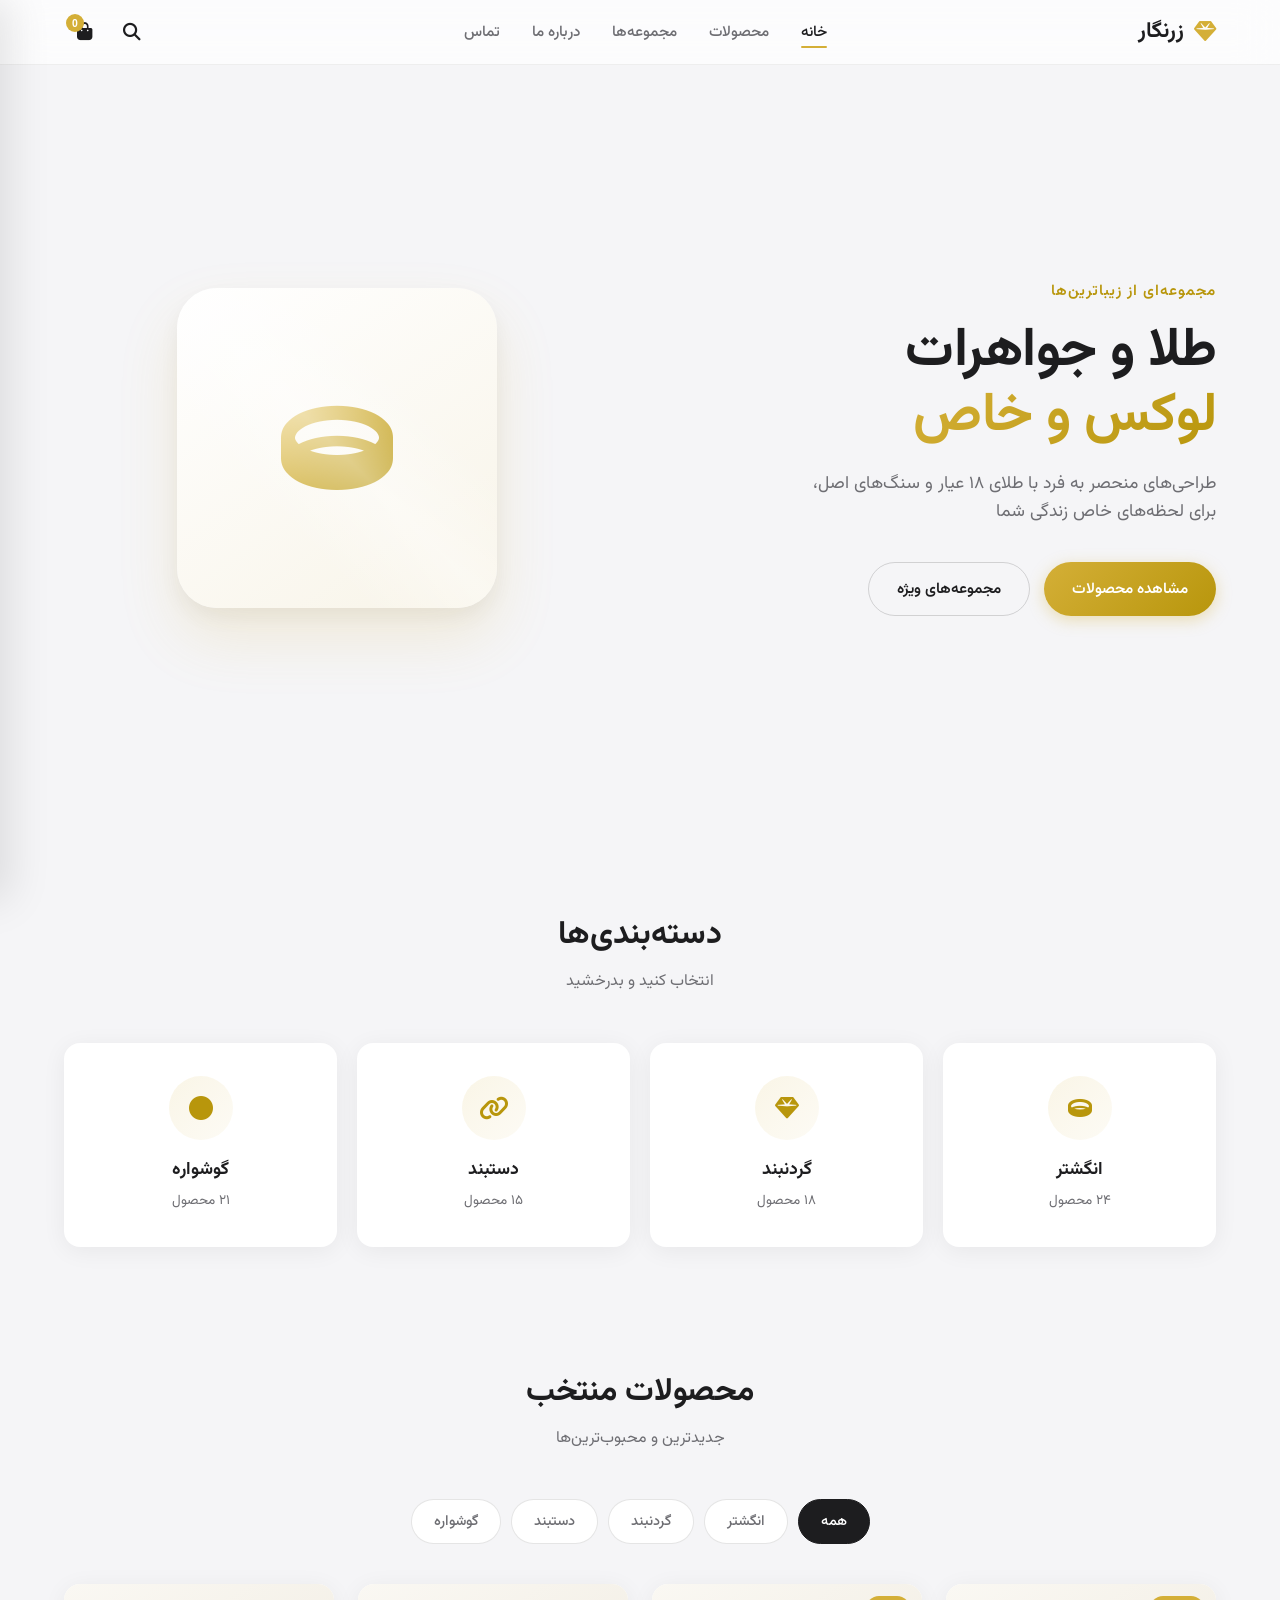
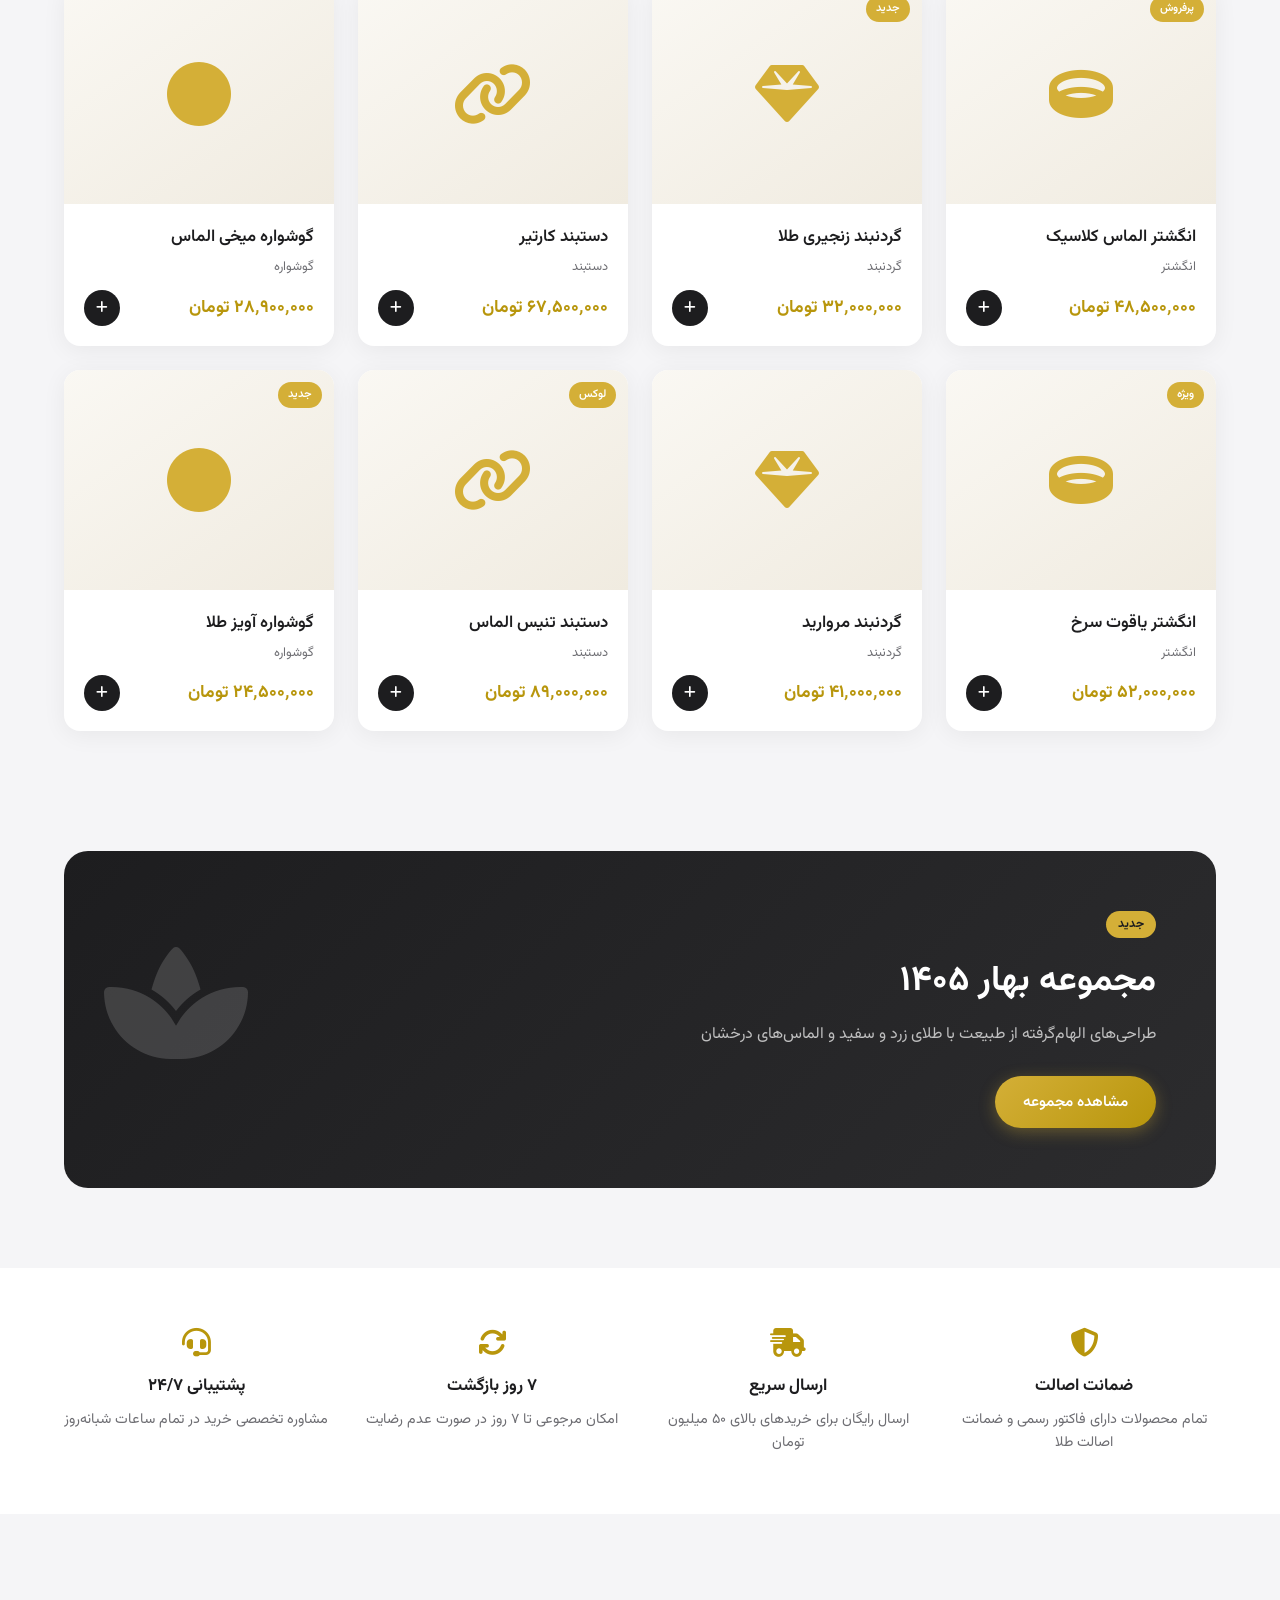
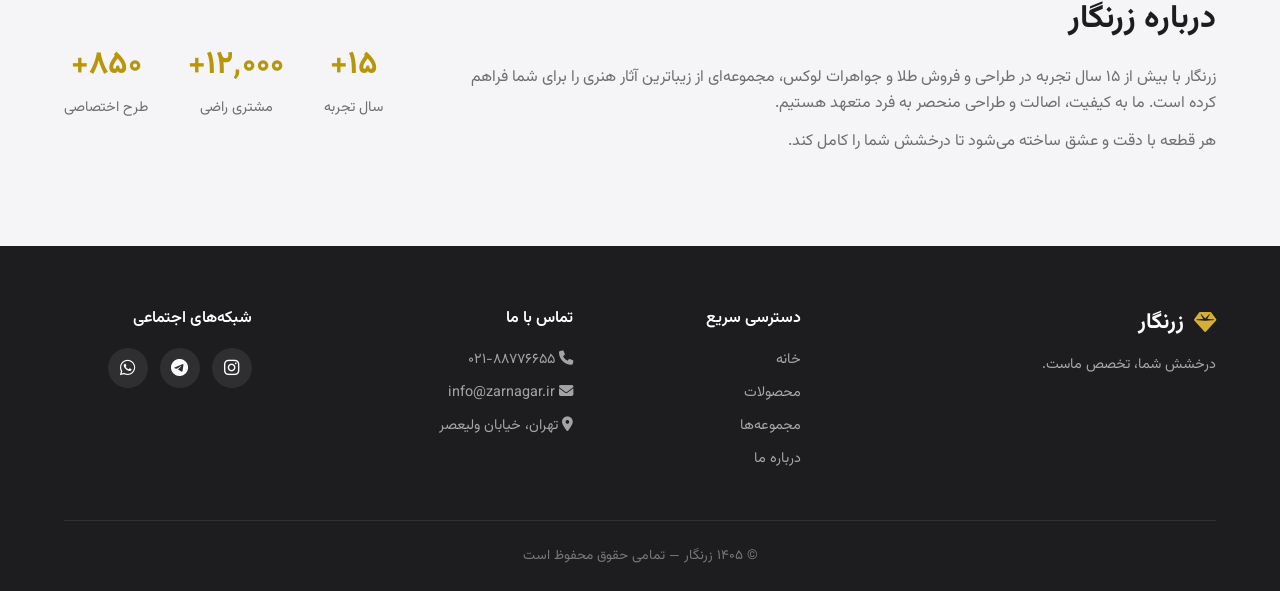
==== index.html @ 8c961637 "Create premium iOS-inspired Gold & Jewelry store (Persian RTL)" ====
<!DOCTYPE html>
<html lang="fa" dir="rtl">
<head>
  <meta charset="UTF-8" />
  <meta name="viewport" content="width=device-width, initial-scale=1.0" />
  <title>زرنگار | فروشگاه طلا و جواهرات</title>
  <link rel="stylesheet" href="styles.css" />
  <link href="https://fonts.googleapis.com/css2?family=Vazirmatn:wght@300;400;500;600;700&display=swap" rel="stylesheet">
  <link rel="stylesheet" href="https://cdnjs.cloudflare.com/ajax/libs/font-awesome/6.5.0/css/all.min.css" />
</head>
<body>
  <!-- Header -->
  <header class="header">
    <div class="container header-inner">
      <div class="logo">
        <i class="fas fa-gem"></i>
        <span>زرنگار</span>
      </div>

      <nav class="nav">
        <a href="#home" class="active">خانه</a>
        <a href="#products">محصولات</a>
        <a href="#collections">مجموعه‌ها</a>
        <a href="#about">درباره ما</a>
        <a href="#contact">تماس</a>
      </nav>

      <div class="header-actions">
        <button class="icon-btn" id="searchBtn" title="جستجو">
          <i class="fas fa-search"></i>
        </button>
        <button class="icon-btn cart-btn" id="cartBtn" title="سبد خرید">
          <i class="fas fa-shopping-bag"></i>
          <span class="cart-count" id="cartCount">0</span>
        </button>
      </div>
    </div>
  </header>

  <!-- Hero -->
  <section class="hero" id="home">
    <div class="hero-content">
      <p class="hero-subtitle">مجموعه‌ای از زیباترین‌ها</p>
      <h1>طلا و جواهرات<br><span>لوکس و خاص</span></h1>
      <p class="hero-desc">طراحی‌های منحصر به فرد با طلای ۱۸ عیار و سنگ‌های اصل، برای لحظه‌های خاص زندگی شما</p>
      <div class="hero-btns">
        <a href="#products" class="btn btn-primary">مشاهده محصولات</a>
        <a href="#collections" class="btn btn-outline">مجموعه‌های ویژه</a>
      </div>
    </div>
    <div class="hero-visual">
      <div class="hero-card">
        <div class="hero-shine"></div>
        <i class="fas fa-ring"></i>
      </div>
    </div>
  </section>

  <!-- Categories -->
  <section class="categories">
    <div class="container">
      <div class="section-header">
        <h2>دسته‌بندی‌ها</h2>
        <p>انتخاب کنید و بدرخشید</p>
      </div>
      <div class="cat-grid">
        <div class="cat-card" data-filter="ring">
          <div class="cat-icon"><i class="fas fa-ring"></i></div>
          <h3>انگشتر</h3>
          <span>۲۴ محصول</span>
        </div>
        <div class="cat-card" data-filter="necklace">
          <div class="cat-icon"><i class="fas fa-gem"></i></div>
          <h3>گردنبند</h3>
          <span>۱۸ محصول</span>
        </div>
        <div class="cat-card" data-filter="bracelet">
          <div class="cat-icon"><i class="fas fa-link"></i></div>
          <h3>دستبند</h3>
          <span>۱۵ محصول</span>
        </div>
        <div class="cat-card" data-filter="earring">
          <div class="cat-icon"><i class="fas fa-circle"></i></div>
          <h3>گوشواره</h3>
          <span>۲۱ محصول</span>
        </div>
      </div>
    </div>
  </section>

  <!-- Products -->
  <section class="products" id="products">
    <div class="container">
      <div class="section-header">
        <h2>محصولات منتخب</h2>
        <p>جدیدترین و محبوب‌ترین‌ها</p>
      </div>

      <div class="filter-bar">
        <button class="filter-btn active" data-filter="all">همه</button>
        <button class="filter-btn" data-filter="ring">انگشتر</button>
        <button class="filter-btn" data-filter="necklace">گردنبند</button>
        <button class="filter-btn" data-filter="bracelet">دستبند</button>
        <button class="filter-btn" data-filter="earring">گوشواره</button>
      </div>

      <div class="product-grid" id="productGrid">
        <!-- Products will be injected by JS -->
      </div>
    </div>
  </section>

  <!-- Collections Banner -->
  <section class="collections" id="collections">
    <div class="container">
      <div class="collection-banner">
        <div class="collection-text">
          <span class="badge">جدید</span>
          <h2>مجموعه بهار ۱۴۰۵</h2>
          <p>طراحی‌های الهام‌گرفته از طبیعت با طلای زرد و سفید و الماس‌های درخشان</p>
          <a href="#products" class="btn btn-primary">مشاهده مجموعه</a>
        </div>
        <div class="collection-visual">
          <i class="fas fa-spa"></i>
        </div>
      </div>
    </div>
  </section>

  <!-- Features -->
  <section class="features">
    <div class="container">
      <div class="features-grid">
        <div class="feature-item">
          <i class="fas fa-shield-halved"></i>
          <h4>ضمانت اصالت</h4>
          <p>تمام محصولات دارای فاکتور رسمی و ضمانت اصالت طلا</p>
        </div>
        <div class="feature-item">
          <i class="fas fa-truck-fast"></i>
          <h4>ارسال سریع</h4>
          <p>ارسال رایگان برای خریدهای بالای ۵۰ میلیون تومان</p>
        </div>
        <div class="feature-item">
          <i class="fas fa-arrows-rotate"></i>
          <h4>۷ روز بازگشت</h4>
          <p>امکان مرجوعی تا ۷ روز در صورت عدم رضایت</p>
        </div>
        <div class="feature-item">
          <i class="fas fa-headset"></i>
          <h4>پشتیبانی ۲۴/۷</h4>
          <p>مشاوره تخصصی خرید در تمام ساعات شبانه‌روز</p>
        </div>
      </div>
    </div>
  </section>

  <!-- About -->
  <section class="about" id="about">
    <div class="container about-inner">
      <div class="about-text">
        <h2>درباره زرنگار</h2>
        <p>زرنگار با بیش از ۱۵ سال تجربه در طراحی و فروش طلا و جواهرات لوکس، مجموعه‌ای از زیباترین آثار هنری را برای شما فراهم کرده است. ما به کیفیت، اصالت و طراحی منحصر به فرد متعهد هستیم.</p>
        <p>هر قطعه با دقت و عشق ساخته می‌شود تا درخشش شما را کامل کند.</p>
      </div>
      <div class="about-stats">
        <div class="stat">
          <span class="stat-num">۱۵+</span>
          <span class="stat-label">سال تجربه</span>
        </div>
        <div class="stat">
          <span class="stat-num">۱۲٬۰۰۰+</span>
          <span class="stat-label">مشتری راضی</span>
        </div>
        <div class="stat">
          <span class="stat-num">۸۵۰+</span>
          <span class="stat-label">طرح اختصاصی</span>
        </div>
      </div>
    </div>
  </section>

  <!-- Footer -->
  <footer class="footer" id="contact">
    <div class="container">
      <div class="footer-grid">
        <div class="footer-col">
          <div class="logo">
            <i class="fas fa-gem"></i>
            <span>زرنگار</span>
          </div>
          <p>درخشش شما، تخصص ماست.</p>
        </div>
        <div class="footer-col">
          <h4>دسترسی سریع</h4>
          <a href="#home">خانه</a>
          <a href="#products">محصولات</a>
          <a href="#collections">مجموعه‌ها</a>
          <a href="#about">درباره ما</a>
        </div>
        <div class="footer-col">
          <h4>تماس با ما</h4>
          <p><i class="fas fa-phone"></i> ۰۲۱-۸۸۷۷۶۶۵۵</p>
          <p><i class="fas fa-envelope"></i> info@zarnagar.ir</p>
          <p><i class="fas fa-location-dot"></i> تهران، خیابان ولیعصر</p>
        </div>
        <div class="footer-col">
          <h4>شبکه‌های اجتماعی</h4>
          <div class="socials">
            <a href="#"><i class="fab fa-instagram"></i></a>
            <a href="#"><i class="fab fa-telegram"></i></a>
            <a href="#"><i class="fab fa-whatsapp"></i></a>
          </div>
        </div>
      </div>
      <div class="footer-bottom">
        <p>© ۱۴۰۵ زرنگار — تمامی حقوق محفوظ است</p>
      </div>
    </div>
  </footer>

  <!-- Cart Drawer -->
  <div class="cart-drawer" id="cartDrawer">
    <div class="cart-header">
      <h3>سبد خرید</h3>
      <button class="close-cart" id="closeCart">&times;</button>
    </div>
    <div class="cart-items" id="cartItems">
      <p class="empty-cart">سبد خرید شما خالی است</p>
    </div>
    <div class="cart-footer">
      <div class="cart-total">
        <span>جمع کل:</span>
        <strong id="cartTotal">۰ تومان</strong>
      </div>
      <button class="btn btn-primary btn-block" id="checkoutBtn">ادامه خرید</button>
    </div>
  </div>
  <div class="overlay" id="overlay"></div>

  <!-- Product Modal -->
  <div class="modal" id="productModal">
    <div class="modal-content">
      <button class="modal-close" id="modalClose">&times;</button>
      <div class="modal-body" id="modalBody">
        <!-- filled by JS -->
      </div>
    </div>
  </div>

  <script src="script.js"></script>
</body>
</html>
---- styles.css ----
:root {
  --gold: #d4af37;
  --gold-light: #f0d78c;
  --gold-dark: #b8960c;
  --bg: #f5f5f7;
  --card: #ffffff;
  --text: #1d1d1f;
  --text-secondary: #6e6e73;
  --border: rgba(0,0,0,0.06);
  --shadow: 0 4px 24px rgba(0,0,0,0.06);
  --radius: 16px;
  --radius-sm: 12px;
  --transition: all 0.3s cubic-bezier(0.25, 0.1, 0.25, 1);
}

* {
  margin: 0;
  padding: 0;
  box-sizing: border-box;
}

html {
  scroll-behavior: smooth;
}

body {
  font-family: 'Vazirmatn', -apple-system, BlinkMacSystemFont, sans-serif;
  background: var(--bg);
  color: var(--text);
  line-height: 1.6;
  overflow-x: hidden;
}

.container {
  max-width: 1200px;
  margin: 0 auto;
  padding: 0 24px;
}

/* Header - iOS style */
.header {
  position: sticky;
  top: 0;
  z-index: 100;
  background: rgba(255,255,255,0.72);
  backdrop-filter: saturate(180%) blur(20px);
  -webkit-backdrop-filter: saturate(180%) blur(20px);
  border-bottom: 1px solid var(--border);
}

.header-inner {
  display: flex;
  align-items: center;
  justify-content: space-between;
  height: 64px;
}

.logo {
  display: flex;
  align-items: center;
  gap: 10px;
  font-size: 1.35rem;
  font-weight: 700;
  color: var(--text);
}

.logo i {
  color: var(--gold);
  font-size: 1.4rem;
}

.nav {
  display: flex;
  gap: 32px;
}

.nav a {
  text-decoration: none;
  color: var(--text-secondary);
  font-size: 0.95rem;
  font-weight: 500;
  transition: var(--transition);
  position: relative;
}

.nav a:hover,
.nav a.active {
  color: var(--text);
}

.nav a.active::after {
  content: '';
  position: absolute;
  bottom: -4px;
  right: 0;
  left: 0;
  height: 2px;
  background: var(--gold);
  border-radius: 1px;
}

.header-actions {
  display: flex;
  gap: 8px;
}

.icon-btn {
  width: 40px;
  height: 40px;
  border: none;
  background: transparent;
  border-radius: 50%;
  cursor: pointer;
  display: flex;
  align-items: center;
  justify-content: center;
  color: var(--text);
  font-size: 1.1rem;
  transition: var(--transition);
  position: relative;
}

.icon-btn:hover {
  background: rgba(0,0,0,0.05);
}

.cart-count {
  position: absolute;
  top: 2px;
  left: 2px;
  background: var(--gold);
  color: #fff;
  font-size: 0.65rem;
  font-weight: 700;
  width: 18px;
  height: 18px;
  border-radius: 50%;
  display: flex;
  align-items: center;
  justify-content: center;
}

/* Hero */
.hero {
  display: flex;
  align-items: center;
  min-height: 85vh;
  padding: 60px 24px;
  max-width: 1200px;
  margin: 0 auto;
  gap: 60px;
}

.hero-content {
  flex: 1;
}

.hero-subtitle {
  color: var(--gold-dark);
  font-weight: 600;
  font-size: 0.95rem;
  letter-spacing: 1px;
  margin-bottom: 16px;
}

.hero h1 {
  font-size: 3.4rem;
  font-weight: 700;
  line-height: 1.2;
  margin-bottom: 20px;
  letter-spacing: -0.5px;
}

.hero h1 span {
  background: linear-gradient(135deg, var(--gold), var(--gold-dark));
  -webkit-background-clip: text;
  -webkit-text-fill-color: transparent;
  background-clip: text;
}

.hero-desc {
  color: var(--text-secondary);
  font-size: 1.1rem;
  max-width: 420px;
  margin-bottom: 36px;
}

.hero-btns {
  display: flex;
  gap: 14px;
  flex-wrap: wrap;
}

.btn {
  display: inline-flex;
  align-items: center;
  justify-content: center;
  padding: 14px 28px;
  border-radius: 980px;
  font-family: inherit;
  font-size: 0.95rem;
  font-weight: 600;
  text-decoration: none;
  cursor: pointer;
  border: none;
  transition: var(--transition);
}

.btn-primary {
  background: linear-gradient(135deg, var(--gold), var(--gold-dark));
  color: #fff;
  box-shadow: 0 4px 16px rgba(212, 175, 55, 0.35);
}

.btn-primary:hover {
  transform: translateY(-2px);
  box-shadow: 0 8px 24px rgba(212, 175, 55, 0.45);
}

.btn-outline {
  background: transparent;
  color: var(--text);
  border: 1.5px solid rgba(0,0,0,0.15);
}

.btn-outline:hover {
  background: rgba(0,0,0,0.04);
  border-color: rgba(0,0,0,0.25);
}

.btn-block {
  width: 100%;
}

.hero-visual {
  flex: 1;
  display: flex;
  justify-content: center;
  align-items: center;
}

.hero-card {
  width: 320px;
  height: 320px;
  background: linear-gradient(145deg, #fff 0%, #f8f4e8 100%);
  border-radius: 40px;
  display: flex;
  align-items: center;
  justify-content: center;
  box-shadow: 0 30px 60px rgba(212, 175, 55, 0.15), 0 10px 20px rgba(0,0,0,0.05);
  position: relative;
  overflow: hidden;
}

.hero-card i {
  font-size: 7rem;
  background: linear-gradient(135deg, var(--gold-light), var(--gold-dark));
  -webkit-background-clip: text;
  -webkit-text-fill-color: transparent;
}

.hero-shine {
  position: absolute;
  top: -50%;
  left: -50%;
  width: 200%;
  height: 200%;
  background: linear-gradient(45deg, transparent 40%, rgba(255,255,255,0.4) 50%, transparent 60%);
  animation: shine 4s infinite;
}

@keyframes shine {
  0% { transform: translateX(-30%) translateY(-30%) rotate(0deg); }
  100% { transform: translateX(30%) translateY(30%) rotate(0deg); }
}

/* Categories */
.categories {
  padding: 80px 0;
}

.section-header {
  text-align: center;
  margin-bottom: 48px;
}

.section-header h2 {
  font-size: 2rem;
  font-weight: 700;
  margin-bottom: 8px;
}

.section-header p {
  color: var(--text-secondary);
}

.cat-grid {
  display: grid;
  grid-template-columns: repeat(4, 1fr);
  gap: 20px;
}

.cat-card {
  background: var(--card);
  border-radius: var(--radius);
  padding: 32px 20px;
  text-align: center;
  cursor: pointer;
  transition: var(--transition);
  box-shadow: var(--shadow);
  border: 1px solid transparent;
}

.cat-card:hover {
  transform: translateY(-6px);
  box-shadow: 0 12px 32px rgba(0,0,0,0.08);
  border-color: rgba(212, 175, 55, 0.3);
}

.cat-icon {
  width: 64px;
  height: 64px;
  margin: 0 auto 16px;
  background: linear-gradient(135deg, rgba(212,175,55,0.12), rgba(212,175,55,0.05));
  border-radius: 50%;
  display: flex;
  align-items: center;
  justify-content: center;
  font-size: 1.5rem;
  color: var(--gold-dark);
}

.cat-card h3 {
  font-size: 1.1rem;
  margin-bottom: 4px;
}

.cat-card span {
  font-size: 0.85rem;
  color: var(--text-secondary);
}

/* Products */
.products {
  padding: 40px 0 80px;
}

.filter-bar {
  display: flex;
  justify-content: center;
  gap: 10px;
  margin-bottom: 40px;
  flex-wrap: wrap;
}

.filter-btn {
  padding: 10px 22px;
  border-radius: 980px;
  border: 1.5px solid rgba(0,0,0,0.1);
  background: var(--card);
  font-family: inherit;
  font-size: 0.9rem;
  font-weight: 500;
  cursor: pointer;
  transition: var(--transition);
  color: var(--text-secondary);
}

.filter-btn:hover,
.filter-btn.active {
  background: var(--text);
  color: #fff;
  border-color: var(--text);
}

.product-grid {
  display: grid;
  grid-template-columns: repeat(auto-fill, minmax(260px, 1fr));
  gap: 24px;
}

.product-card {
  background: var(--card);
  border-radius: var(--radius);
  overflow: hidden;
  box-shadow: var(--shadow);
  transition: var(--transition);
  cursor: pointer;
}

.product-card:hover {
  transform: translateY(-8px);
  box-shadow: 0 16px 40px rgba(0,0,0,0.1);
}

.product-image {
  height: 220px;
  background: linear-gradient(145deg, #faf8f3, #f0ebe0);
  display: flex;
  align-items: center;
  justify-content: center;
  font-size: 4rem;
  color: var(--gold);
  position: relative;
}

.product-badge {
  position: absolute;
  top: 12px;
  right: 12px;
  background: var(--gold);
  color: #fff;
  font-size: 0.7rem;
  font-weight: 600;
  padding: 4px 10px;
  border-radius: 980px;
}

.product-info {
  padding: 20px;
}

.product-info h3 {
  font-size: 1.05rem;
  margin-bottom: 6px;
  font-weight: 600;
}

.product-info .category {
  font-size: 0.8rem;
  color: var(--text-secondary);
  margin-bottom: 12px;
}

.product-bottom {
  display: flex;
  align-items: center;
  justify-content: space-between;
}

.price {
  font-size: 1.1rem;
  font-weight: 700;
  color: var(--gold-dark);
}

.add-btn {
  width: 36px;
  height: 36px;
  border-radius: 50%;
  border: none;
  background: var(--text);
  color: #fff;
  cursor: pointer;
  display: flex;
  align-items: center;
  justify-content: center;
  transition: var(--transition);
}

.add-btn:hover {
  background: var(--gold-dark);
  transform: scale(1.08);
}

/* Collections */
.collections {
  padding: 40px 0 80px;
}

.collection-banner {
  background: linear-gradient(135deg, #1d1d1f 0%, #2c2c2e 100%);
  border-radius: 24px;
  padding: 60px;
  display: flex;
  align-items: center;
  justify-content: space-between;
  color: #fff;
  overflow: hidden;
  position: relative;
}

.collection-text {
  max-width: 480px;
  z-index: 1;
}

.badge {
  display: inline-block;
  background: var(--gold);
  color: #1d1d1f;
  font-size: 0.75rem;
  font-weight: 700;
  padding: 4px 12px;
  border-radius: 980px;
  margin-bottom: 16px;
}

.collection-text h2 {
  font-size: 2.2rem;
  margin-bottom: 12px;
}

.collection-text p {
  color: rgba(255,255,255,0.7);
  margin-bottom: 28px;
}

.collection-visual {
  font-size: 8rem;
  opacity: 0.15;
  position: absolute;
  left: 40px;
  top: 50%;
  transform: translateY(-50%);
}

/* Features */
.features {
  padding: 60px 0;
  background: var(--card);
}

.features-grid {
  display: grid;
  grid-template-columns: repeat(4, 1fr);
  gap: 32px;
}

.feature-item {
  text-align: center;
}

.feature-item i {
  font-size: 1.8rem;
  color: var(--gold-dark);
  margin-bottom: 16px;
}

.feature-item h4 {
  font-size: 1.05rem;
  margin-bottom: 8px;
}

.feature-item p {
  font-size: 0.9rem;
  color: var(--text-secondary);
}

/* About */
.about {
  padding: 80px 0;
}

.about-inner {
  display: flex;
  gap: 60px;
  align-items: center;
}

.about-text {
  flex: 1;
}

.about-text h2 {
  font-size: 2rem;
  margin-bottom: 20px;
}

.about-text p {
  color: var(--text-secondary);
  margin-bottom: 12px;
}

.about-stats {
  display: flex;
  gap: 40px;
}

.stat {
  text-align: center;
}

.stat-num {
  display: block;
  font-size: 2rem;
  font-weight: 700;
  color: var(--gold-dark);
  margin-bottom: 4px;
}

.stat-label {
  font-size: 0.9rem;
  color: var(--text-secondary);
}

/* Footer */
.footer {
  background: #1d1d1f;
  color: #fff;
  padding: 60px 0 0;
}

.footer-grid {
  display: grid;
  grid-template-columns: 2fr 1fr 1.5fr 1fr;
  gap: 40px;
  padding-bottom: 40px;
  border-bottom: 1px solid rgba(255,255,255,0.08);
}

.footer-col h4 {
  font-size: 1rem;
  margin-bottom: 16px;
  font-weight: 600;
}

.footer-col a,
.footer-col p {
  display: block;
  color: rgba(255,255,255,0.6);
  text-decoration: none;
  font-size: 0.9rem;
  margin-bottom: 10px;
  transition: var(--transition);
}

.footer-col a:hover {
  color: var(--gold);
}

.footer .logo {
  color: #fff;
  margin-bottom: 12px;
}

.socials {
  display: flex;
  gap: 12px;
}

.socials a {
  width: 40px;
  height: 40px;
  border-radius: 50%;
  background: rgba(255,255,255,0.08);
  display: flex;
  align-items: center;
  justify-content: center;
  font-size: 1.1rem;
  color: #fff !important;
  transition: var(--transition);
}

.socials a:hover {
  background: var(--gold);
  color: #1d1d1f !important;
}

.footer-bottom {
  text-align: center;
  padding: 24px 0;
  color: rgba(255,255,255,0.4);
  font-size: 0.85rem;
}

/* Cart Drawer */
.cart-drawer {
  position: fixed;
  top: 0;
  left: 0;
  width: 380px;
  max-width: 100%;
  height: 100%;
  background: var(--card);
  z-index: 200;
  transform: translateX(-100%);
  transition: transform 0.35s cubic-bezier(0.25, 0.1, 0.25, 1);
  display: flex;
  flex-direction: column;
  box-shadow: 10px 0 40px rgba(0,0,0,0.1);
}

.cart-drawer.open {
  transform: translateX(0);
}

.cart-header {
  display: flex;
  align-items: center;
  justify-content: space-between;
  padding: 20px 24px;
  border-bottom: 1px solid var(--border);
}

.cart-header h3 {
  font-size: 1.15rem;
}

.close-cart {
  background: none;
  border: none;
  font-size: 1.6rem;
  cursor: pointer;
  color: var(--text-secondary);
  line-height: 1;
}

.cart-items {
  flex: 1;
  overflow-y: auto;
  padding: 20px 24px;
}

.empty-cart {
  text-align: center;
  color: var(--text-secondary);
  padding: 40px 0;
}

.cart-item {
  display: flex;
  gap: 14px;
  margin-bottom: 20px;
  align-items: center;
}

.cart-item-img {
  width: 60px;
  height: 60px;
  background: #f5f0e6;
  border-radius: 12px;
  display: flex;
  align-items: center;
  justify-content: center;
  font-size: 1.5rem;
  color: var(--gold);
  flex-shrink: 0;
}

.cart-item-info {
  flex: 1;
}

.cart-item-info h4 {
  font-size: 0.95rem;
  margin-bottom: 4px;
}

.cart-item-info span {
  font-size: 0.85rem;
  color: var(--gold-dark);
  font-weight: 600;
}

.cart-item-remove {
  background: none;
  border: none;
  color: #ff3b30;
  cursor: pointer;
  font-size: 1.1rem;
}

.cart-footer {
  padding: 20px 24px;
  border-top: 1px solid var(--border);
}

.cart-total {
  display: flex;
  justify-content: space-between;
  margin-bottom: 16px;
  font-size: 1.05rem;
}

.overlay {
  position: fixed;
  inset: 0;
  background: rgba(0,0,0,0.35);
  z-index: 150;
  opacity: 0;
  visibility: hidden;
  transition: var(--transition);
}

.overlay.show {
  opacity: 1;
  visibility: visible;
}

/* Modal */
.modal {
  position: fixed;
  inset: 0;
  z-index: 300;
  display: flex;
  align-items: center;
  justify-content: center;
  opacity: 0;
  visibility: hidden;
  transition: var(--transition);
}

.modal.show {
  opacity: 1;
  visibility: visible;
}

.modal-content {
  background: var(--card);
  border-radius: 24px;
  width: 90%;
  max-width: 560px;
  max-height: 90vh;
  overflow-y: auto;
  position: relative;
  transform: scale(0.95);
  transition: var(--transition);
  box-shadow: 0 24px 64px rgba(0,0,0,0.15);
}

.modal.show .modal-content {
  transform: scale(1);
}

.modal-close {
  position: absolute;
  top: 16px;
  left: 16px;
  width: 36px;
  height: 36px;
  border-radius: 50%;
  border: none;
  background: rgba(0,0,0,0.05);
  font-size: 1.3rem;
  cursor: pointer;
  z-index: 1;
}

.modal-body {
  padding: 32px;
}

.modal-image {
  height: 240px;
  background: linear-gradient(145deg, #faf8f3, #f0ebe0);
  border-radius: 16px;
  display: flex;
  align-items: center;
  justify-content: center;
  font-size: 5rem;
  color: var(--gold);
  margin-bottom: 24px;
}

.modal-body h2 {
  font-size: 1.5rem;
  margin-bottom: 8px;
}

.modal-price {
  font-size: 1.4rem;
  font-weight: 700;
  color: var(--gold-dark);
  margin-bottom: 16px;
}

.modal-desc {
  color: var(--text-secondary);
  margin-bottom: 24px;
  line-height: 1.7;
}

/* Responsive */
@media (max-width: 900px) {
  .hero {
    flex-direction: column;
    text-align: center;
    min-height: auto;
    padding: 40px 24px;
  }
  .hero h1 { font-size: 2.4rem; }
  .hero-desc { margin-left: auto; margin-right: auto; }
  .hero-btns { justify-content: center; }
  .hero-card { width: 240px; height: 240px; }
  .hero-card i { font-size: 5rem; }
  .cat-grid { grid-template-columns: repeat(2, 1fr); }
  .features-grid { grid-template-columns: repeat(2, 1fr); }
  .about-inner { flex-direction: column; text-align: center; }
  .about-stats { justify-content: center; }
  .footer-grid { grid-template-columns: 1fr 1fr; }
  .nav { display: none; }
  .collection-banner { padding: 40px 28px; flex-direction: column; text-align: center; }
  .collection-visual { display: none; }
}

@media (max-width: 500px) {
  .cat-grid { grid-template-columns: 1fr 1fr; gap: 12px; }
  .features-grid { grid-template-columns: 1fr; }
  .footer-grid { grid-template-columns: 1fr; }
  .cart-drawer { width: 100%; }
}
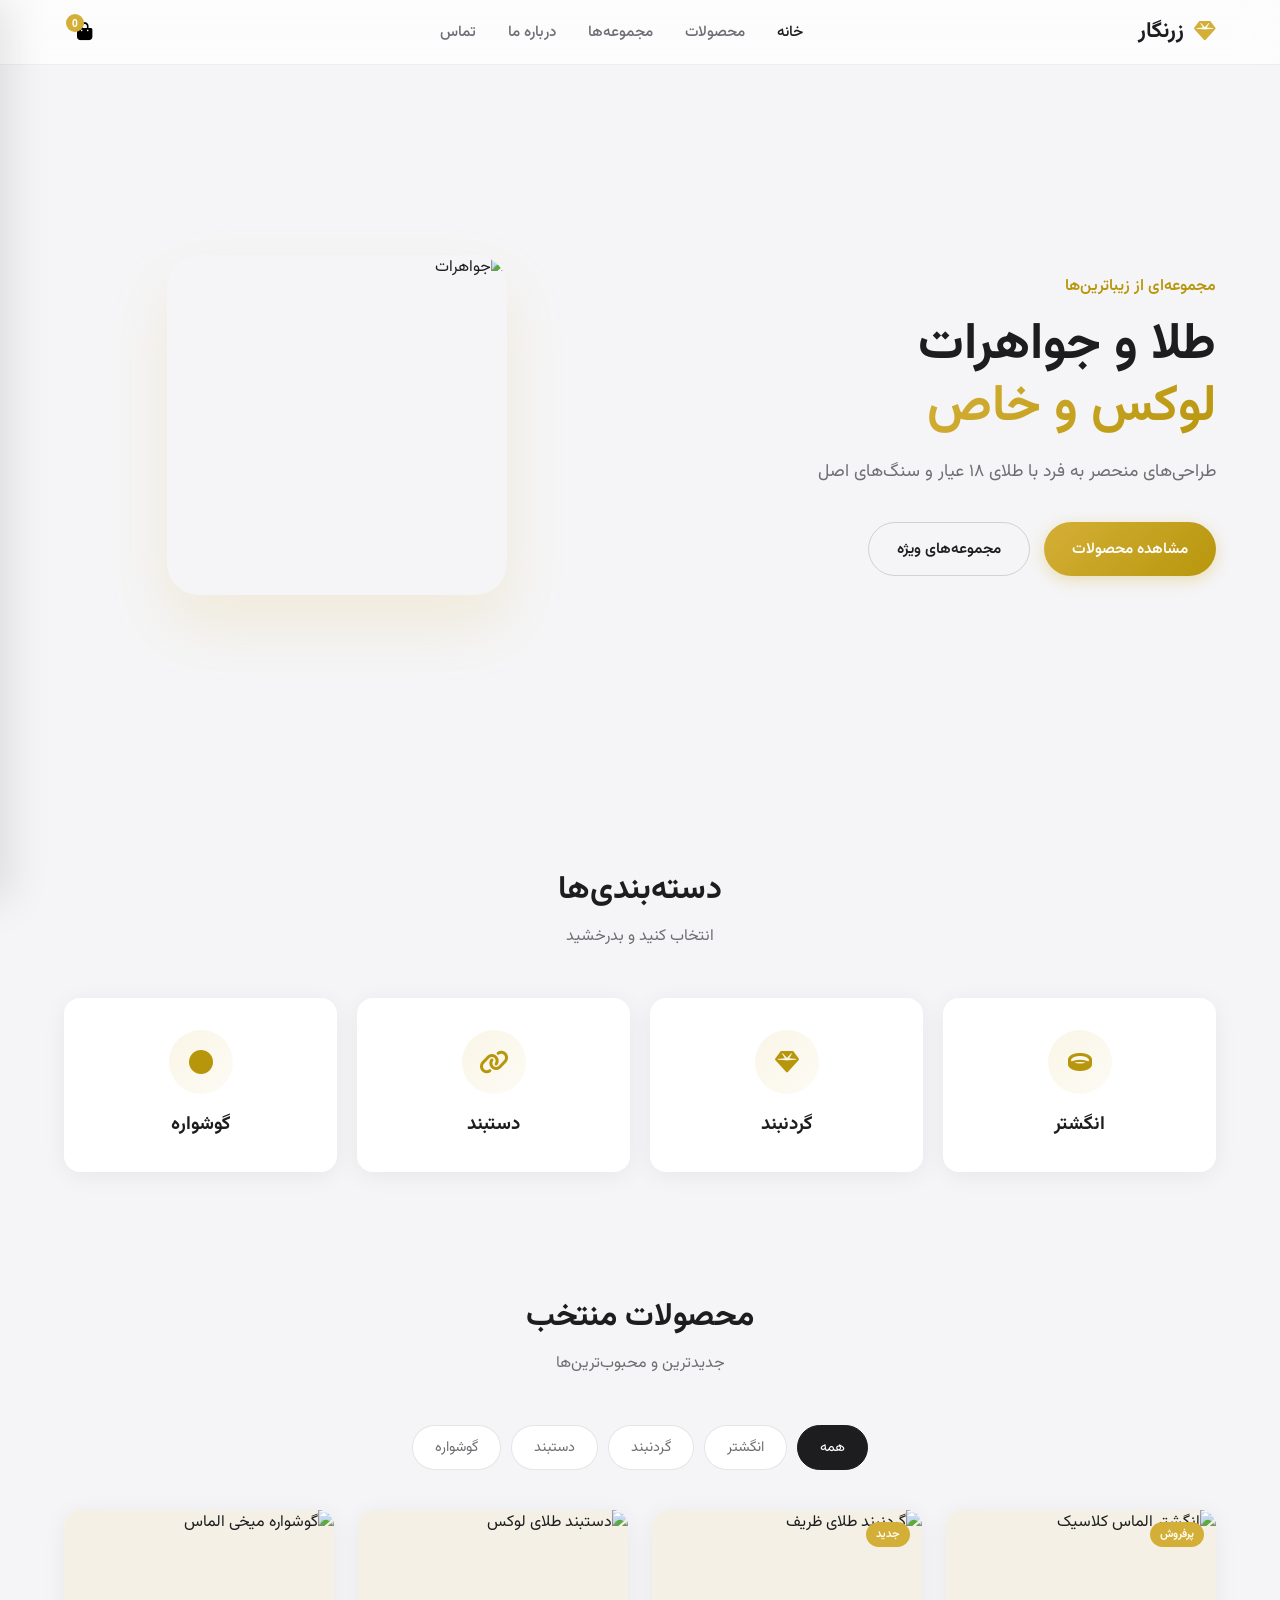
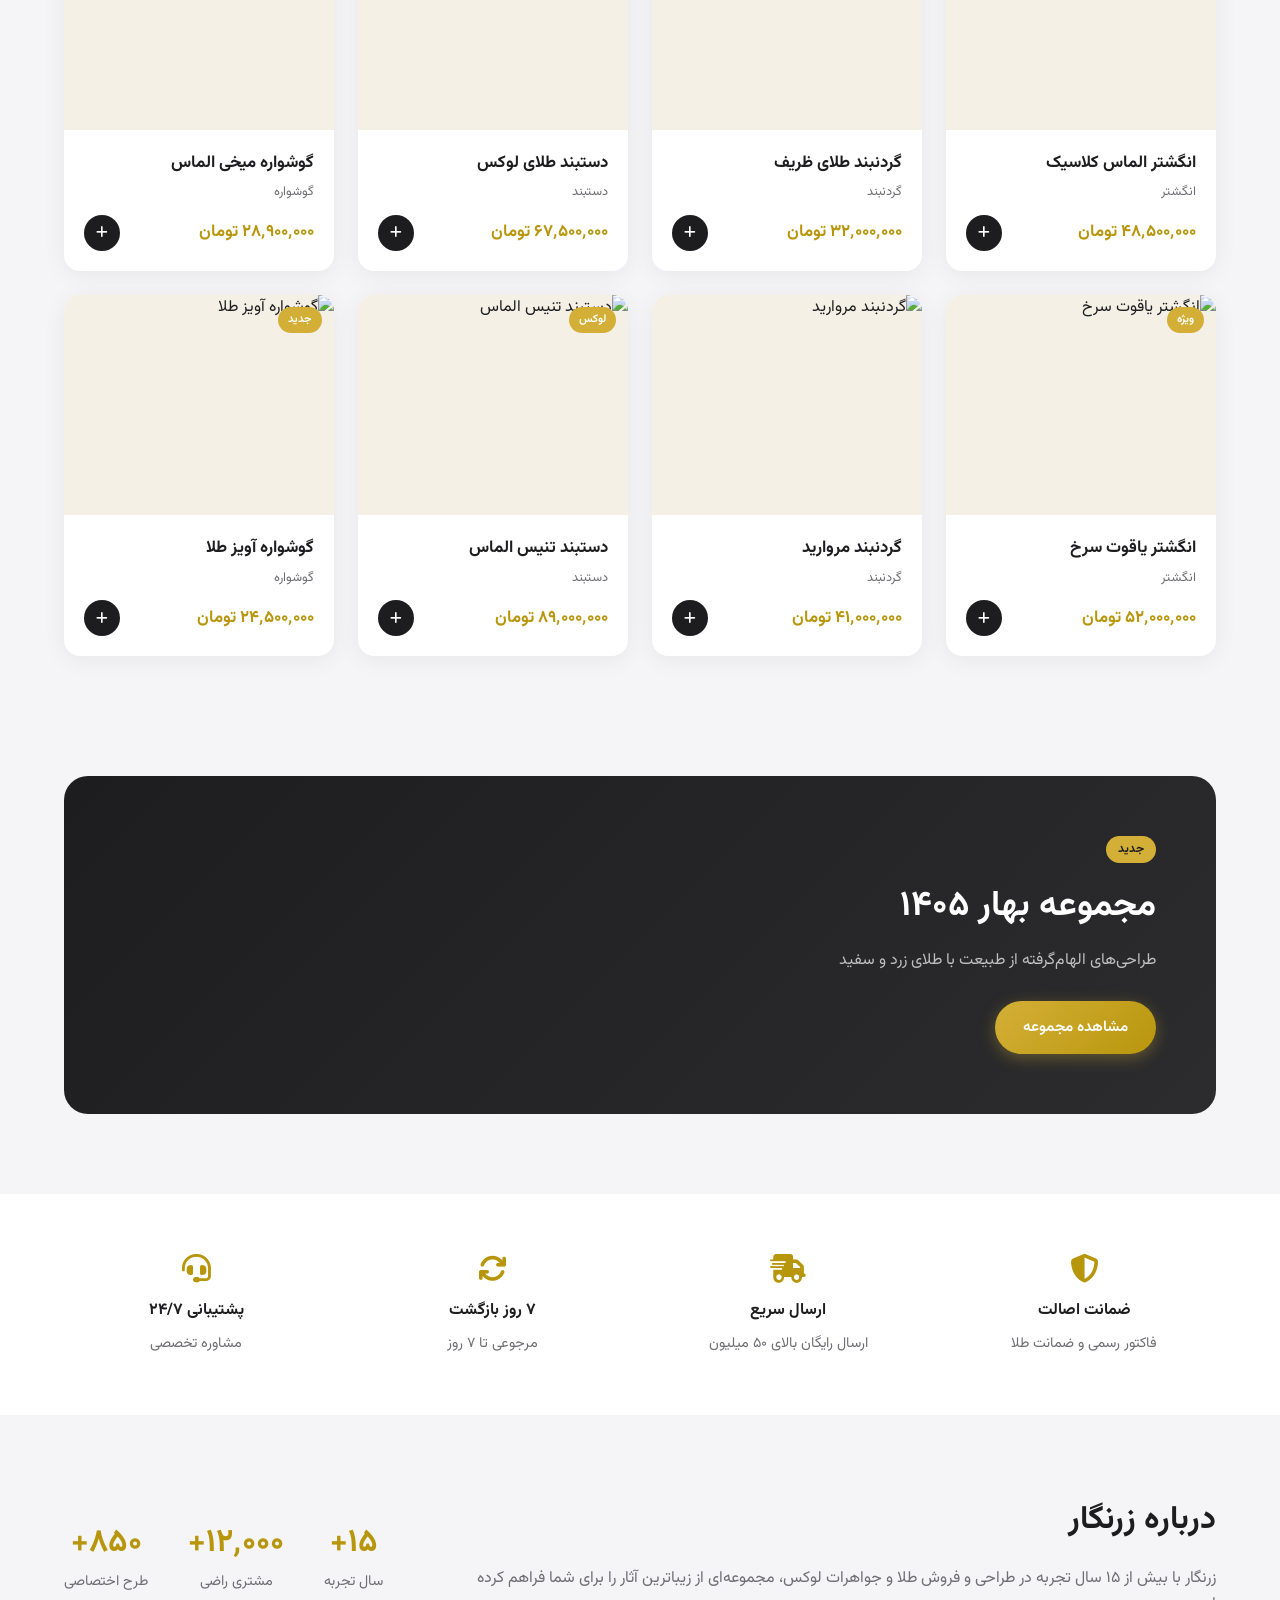
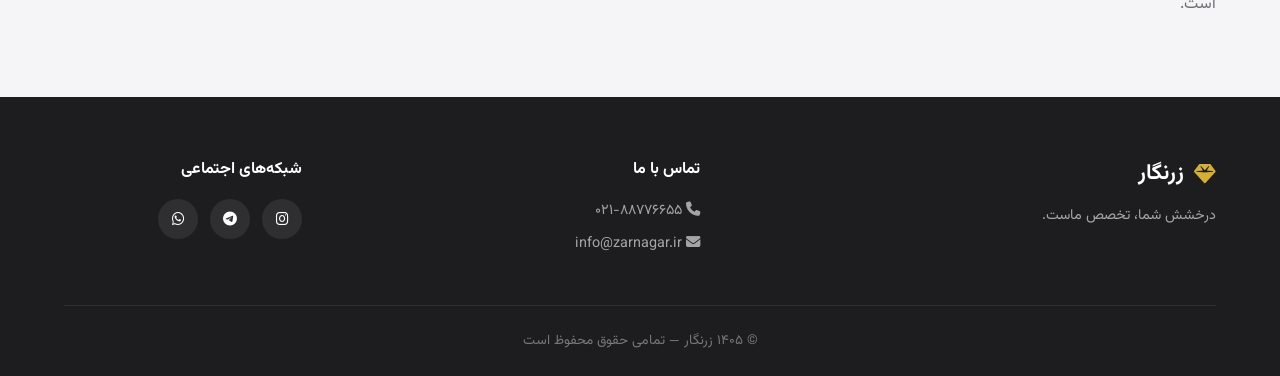
==== commit 4d0d5511: "Update store: real product images, easier product adding, payment buttons" ====
--- a/index.html
+++ b/index.html
@@ -9,14 +9,12 @@
   <link rel="stylesheet" href="https://cdnjs.cloudflare.com/ajax/libs/font-awesome/6.5.0/css/all.min.css" />
 </head>
 <body>
-  <!-- Header -->
   <header class="header">
     <div class="container header-inner">
       <div class="logo">
         <i class="fas fa-gem"></i>
         <span>زرنگار</span>
       </div>
-
       <nav class="nav">
         <a href="#home" class="active">خانه</a>
         <a href="#products">محصولات</a>
@@ -24,12 +22,8 @@
         <a href="#about">درباره ما</a>
         <a href="#contact">تماس</a>
       </nav>
-
       <div class="header-actions">
-        <button class="icon-btn" id="searchBtn" title="جستجو">
-          <i class="fas fa-search"></i>
-        </button>
-        <button class="icon-btn cart-btn" id="cartBtn" title="سبد خرید">
+        <button class="icon-btn" id="cartBtn" title="سبد خرید">
           <i class="fas fa-shopping-bag"></i>
           <span class="cart-count" id="cartCount">0</span>
         </button>
@@ -37,12 +31,11 @@
     </div>
   </header>
 
-  <!-- Hero -->
   <section class="hero" id="home">
     <div class="hero-content">
       <p class="hero-subtitle">مجموعه‌ای از زیباترین‌ها</p>
       <h1>طلا و جواهرات<br><span>لوکس و خاص</span></h1>
-      <p class="hero-desc">طراحی‌های منحصر به فرد با طلای ۱۸ عیار و سنگ‌های اصل، برای لحظه‌های خاص زندگی شما</p>
+      <p class="hero-desc">طراحی‌های منحصر به فرد با طلای ۱۸ عیار و سنگ‌های اصل</p>
       <div class="hero-btns">
         <a href="#products" class="btn btn-primary">مشاهده محصولات</a>
         <a href="#collections" class="btn btn-outline">مجموعه‌های ویژه</a>
@@ -50,13 +43,11 @@
     </div>
     <div class="hero-visual">
       <div class="hero-card">
-        <div class="hero-shine"></div>
-        <i class="fas fa-ring"></i>
-      </div>
-    </div>
-  </section>
-
-  <!-- Categories -->
+        <img src="https://images.unsplash.com/photo-1515562141207-7a88fb7ce338?w=600&q=80" alt="جواهرات">
+      </div>
+    </div>
+  </section>
+
   <section class="categories">
     <div class="container">
       <div class="section-header">
@@ -67,35 +58,29 @@
         <div class="cat-card" data-filter="ring">
           <div class="cat-icon"><i class="fas fa-ring"></i></div>
           <h3>انگشتر</h3>
-          <span>۲۴ محصول</span>
         </div>
         <div class="cat-card" data-filter="necklace">
           <div class="cat-icon"><i class="fas fa-gem"></i></div>
           <h3>گردنبند</h3>
-          <span>۱۸ محصول</span>
         </div>
         <div class="cat-card" data-filter="bracelet">
           <div class="cat-icon"><i class="fas fa-link"></i></div>
           <h3>دستبند</h3>
-          <span>۱۵ محصول</span>
         </div>
         <div class="cat-card" data-filter="earring">
           <div class="cat-icon"><i class="fas fa-circle"></i></div>
           <h3>گوشواره</h3>
-          <span>۲۱ محصول</span>
-        </div>
-      </div>
-    </div>
-  </section>
-
-  <!-- Products -->
+        </div>
+      </div>
+    </div>
+  </section>
+
   <section class="products" id="products">
     <div class="container">
       <div class="section-header">
         <h2>محصولات منتخب</h2>
         <p>جدیدترین و محبوب‌ترین‌ها</p>
       </div>
-
       <div class="filter-bar">
         <button class="filter-btn active" data-filter="all">همه</button>
         <button class="filter-btn" data-filter="ring">انگشتر</button>
@@ -103,106 +88,75 @@
         <button class="filter-btn" data-filter="bracelet">دستبند</button>
         <button class="filter-btn" data-filter="earring">گوشواره</button>
       </div>
-
-      <div class="product-grid" id="productGrid">
-        <!-- Products will be injected by JS -->
-      </div>
-    </div>
-  </section>
-
-  <!-- Collections Banner -->
+      <div class="product-grid" id="productGrid"></div>
+    </div>
+  </section>
+
   <section class="collections" id="collections">
     <div class="container">
       <div class="collection-banner">
         <div class="collection-text">
           <span class="badge">جدید</span>
           <h2>مجموعه بهار ۱۴۰۵</h2>
-          <p>طراحی‌های الهام‌گرفته از طبیعت با طلای زرد و سفید و الماس‌های درخشان</p>
+          <p>طراحی‌های الهام‌گرفته از طبیعت با طلای زرد و سفید</p>
           <a href="#products" class="btn btn-primary">مشاهده مجموعه</a>
         </div>
-        <div class="collection-visual">
-          <i class="fas fa-spa"></i>
-        </div>
-      </div>
-    </div>
-  </section>
-
-  <!-- Features -->
+      </div>
+    </div>
+  </section>
+
   <section class="features">
     <div class="container">
       <div class="features-grid">
         <div class="feature-item">
           <i class="fas fa-shield-halved"></i>
           <h4>ضمانت اصالت</h4>
-          <p>تمام محصولات دارای فاکتور رسمی و ضمانت اصالت طلا</p>
+          <p>فاکتور رسمی و ضمانت طلا</p>
         </div>
         <div class="feature-item">
           <i class="fas fa-truck-fast"></i>
           <h4>ارسال سریع</h4>
-          <p>ارسال رایگان برای خریدهای بالای ۵۰ میلیون تومان</p>
+          <p>ارسال رایگان بالای ۵۰ میلیون</p>
         </div>
         <div class="feature-item">
           <i class="fas fa-arrows-rotate"></i>
           <h4>۷ روز بازگشت</h4>
-          <p>امکان مرجوعی تا ۷ روز در صورت عدم رضایت</p>
+          <p>مرجوعی تا ۷ روز</p>
         </div>
         <div class="feature-item">
           <i class="fas fa-headset"></i>
           <h4>پشتیبانی ۲۴/۷</h4>
-          <p>مشاوره تخصصی خرید در تمام ساعات شبانه‌روز</p>
-        </div>
-      </div>
-    </div>
-  </section>
-
-  <!-- About -->
+          <p>مشاوره تخصصی</p>
+        </div>
+      </div>
+    </div>
+  </section>
+
   <section class="about" id="about">
     <div class="container about-inner">
       <div class="about-text">
         <h2>درباره زرنگار</h2>
-        <p>زرنگار با بیش از ۱۵ سال تجربه در طراحی و فروش طلا و جواهرات لوکس، مجموعه‌ای از زیباترین آثار هنری را برای شما فراهم کرده است. ما به کیفیت، اصالت و طراحی منحصر به فرد متعهد هستیم.</p>
-        <p>هر قطعه با دقت و عشق ساخته می‌شود تا درخشش شما را کامل کند.</p>
+        <p>زرنگار با بیش از ۱۵ سال تجربه در طراحی و فروش طلا و جواهرات لوکس، مجموعه‌ای از زیباترین آثار را برای شما فراهم کرده است.</p>
       </div>
       <div class="about-stats">
-        <div class="stat">
-          <span class="stat-num">۱۵+</span>
-          <span class="stat-label">سال تجربه</span>
-        </div>
-        <div class="stat">
-          <span class="stat-num">۱۲٬۰۰۰+</span>
-          <span class="stat-label">مشتری راضی</span>
-        </div>
-        <div class="stat">
-          <span class="stat-num">۸۵۰+</span>
-          <span class="stat-label">طرح اختصاصی</span>
-        </div>
-      </div>
-    </div>
-  </section>
-
-  <!-- Footer -->
+        <div class="stat"><span class="stat-num">۱۵+</span><span class="stat-label">سال تجربه</span></div>
+        <div class="stat"><span class="stat-num">۱۲٬۰۰۰+</span><span class="stat-label">مشتری راضی</span></div>
+        <div class="stat"><span class="stat-num">۸۵۰+</span><span class="stat-label">طرح اختصاصی</span></div>
+      </div>
+    </div>
+  </section>
+
   <footer class="footer" id="contact">
     <div class="container">
       <div class="footer-grid">
         <div class="footer-col">
-          <div class="logo">
-            <i class="fas fa-gem"></i>
-            <span>زرنگار</span>
-          </div>
+          <div class="logo"><i class="fas fa-gem"></i><span>زرنگار</span></div>
           <p>درخشش شما، تخصص ماست.</p>
-        </div>
-        <div class="footer-col">
-          <h4>دسترسی سریع</h4>
-          <a href="#home">خانه</a>
-          <a href="#products">محصولات</a>
-          <a href="#collections">مجموعه‌ها</a>
-          <a href="#about">درباره ما</a>
         </div>
         <div class="footer-col">
           <h4>تماس با ما</h4>
           <p><i class="fas fa-phone"></i> ۰۲۱-۸۸۷۷۶۶۵۵</p>
           <p><i class="fas fa-envelope"></i> info@zarnagar.ir</p>
-          <p><i class="fas fa-location-dot"></i> تهران، خیابان ولیعصر</p>
         </div>
         <div class="footer-col">
           <h4>شبکه‌های اجتماعی</h4>
@@ -219,7 +173,7 @@
     </div>
   </footer>
 
-  <!-- Cart Drawer -->
+  <!-- Cart -->
   <div class="cart-drawer" id="cartDrawer">
     <div class="cart-header">
       <h3>سبد خرید</h3>
@@ -233,18 +187,16 @@
         <span>جمع کل:</span>
         <strong id="cartTotal">۰ تومان</strong>
       </div>
-      <button class="btn btn-primary btn-block" id="checkoutBtn">ادامه خرید</button>
+      <button class="btn btn-primary btn-block" id="checkoutBtn">پرداخت از طریق زرین‌پال</button>
     </div>
   </div>
   <div class="overlay" id="overlay"></div>
 
-  <!-- Product Modal -->
+  <!-- Modal -->
   <div class="modal" id="productModal">
     <div class="modal-content">
       <button class="modal-close" id="modalClose">&times;</button>
-      <div class="modal-body" id="modalBody">
-        <!-- filled by JS -->
-      </div>
+      <div class="modal-body" id="modalBody"></div>
     </div>
   </div>
 
--- a/styles.css
+++ b/styles.css
@@ -9,894 +9,256 @@
   --border: rgba(0,0,0,0.06);
   --shadow: 0 4px 24px rgba(0,0,0,0.06);
   --radius: 16px;
-  --radius-sm: 12px;
   --transition: all 0.3s cubic-bezier(0.25, 0.1, 0.25, 1);
 }
 
-* {
-  margin: 0;
-  padding: 0;
-  box-sizing: border-box;
-}
-
-html {
-  scroll-behavior: smooth;
-}
-
+* { margin: 0; padding: 0; box-sizing: border-box; }
+html { scroll-behavior: smooth; }
 body {
   font-family: 'Vazirmatn', -apple-system, BlinkMacSystemFont, sans-serif;
   background: var(--bg);
   color: var(--text);
   line-height: 1.6;
-  overflow-x: hidden;
-}
-
-.container {
-  max-width: 1200px;
-  margin: 0 auto;
-  padding: 0 24px;
-}
-
-/* Header - iOS style */
+}
+
+.container { max-width: 1200px; margin: 0 auto; padding: 0 24px; }
+
 .header {
-  position: sticky;
-  top: 0;
-  z-index: 100;
+  position: sticky; top: 0; z-index: 100;
   background: rgba(255,255,255,0.72);
   backdrop-filter: saturate(180%) blur(20px);
   -webkit-backdrop-filter: saturate(180%) blur(20px);
   border-bottom: 1px solid var(--border);
 }
-
 .header-inner {
-  display: flex;
-  align-items: center;
-  justify-content: space-between;
-  height: 64px;
-}
-
+  display: flex; align-items: center; justify-content: space-between; height: 64px;
+}
 .logo {
-  display: flex;
-  align-items: center;
-  gap: 10px;
-  font-size: 1.35rem;
-  font-weight: 700;
-  color: var(--text);
-}
-
-.logo i {
-  color: var(--gold);
-  font-size: 1.4rem;
-}
-
-.nav {
-  display: flex;
-  gap: 32px;
-}
-
+  display: flex; align-items: center; gap: 10px;
+  font-size: 1.35rem; font-weight: 700;
+}
+.logo i { color: var(--gold); }
+.nav { display: flex; gap: 32px; }
 .nav a {
-  text-decoration: none;
-  color: var(--text-secondary);
-  font-size: 0.95rem;
-  font-weight: 500;
-  transition: var(--transition);
-  position: relative;
-}
-
-.nav a:hover,
-.nav a.active {
-  color: var(--text);
-}
-
-.nav a.active::after {
-  content: '';
-  position: absolute;
-  bottom: -4px;
-  right: 0;
-  left: 0;
-  height: 2px;
-  background: var(--gold);
-  border-radius: 1px;
-}
-
-.header-actions {
-  display: flex;
-  gap: 8px;
-}
-
+  text-decoration: none; color: var(--text-secondary);
+  font-size: 0.95rem; font-weight: 500; transition: var(--transition);
+}
+.nav a:hover, .nav a.active { color: var(--text); }
 .icon-btn {
-  width: 40px;
-  height: 40px;
-  border: none;
-  background: transparent;
-  border-radius: 50%;
-  cursor: pointer;
-  display: flex;
-  align-items: center;
-  justify-content: center;
-  color: var(--text);
-  font-size: 1.1rem;
-  transition: var(--transition);
-  position: relative;
-}
-
-.icon-btn:hover {
-  background: rgba(0,0,0,0.05);
-}
-
+  width: 40px; height: 40px; border: none; background: transparent;
+  border-radius: 50%; cursor: pointer; display: flex; align-items: center;
+  justify-content: center; font-size: 1.1rem; position: relative;
+}
+.icon-btn:hover { background: rgba(0,0,0,0.05); }
 .cart-count {
-  position: absolute;
-  top: 2px;
-  left: 2px;
-  background: var(--gold);
-  color: #fff;
-  font-size: 0.65rem;
-  font-weight: 700;
-  width: 18px;
-  height: 18px;
-  border-radius: 50%;
-  display: flex;
-  align-items: center;
-  justify-content: center;
-}
-
-/* Hero */
+  position: absolute; top: 2px; left: 2px;
+  background: var(--gold); color: #fff; font-size: 0.65rem; font-weight: 700;
+  width: 18px; height: 18px; border-radius: 50%;
+  display: flex; align-items: center; justify-content: center;
+}
+
 .hero {
-  display: flex;
-  align-items: center;
-  min-height: 85vh;
-  padding: 60px 24px;
-  max-width: 1200px;
-  margin: 0 auto;
-  gap: 60px;
-}
-
-.hero-content {
-  flex: 1;
-}
-
-.hero-subtitle {
-  color: var(--gold-dark);
-  font-weight: 600;
-  font-size: 0.95rem;
-  letter-spacing: 1px;
-  margin-bottom: 16px;
-}
-
-.hero h1 {
-  font-size: 3.4rem;
-  font-weight: 700;
-  line-height: 1.2;
-  margin-bottom: 20px;
-  letter-spacing: -0.5px;
-}
-
+  display: flex; align-items: center; min-height: 80vh;
+  padding: 60px 24px; max-width: 1200px; margin: 0 auto; gap: 60px;
+}
+.hero-content { flex: 1; }
+.hero-subtitle { color: var(--gold-dark); font-weight: 600; margin-bottom: 16px; }
+.hero h1 { font-size: 3.2rem; font-weight: 700; line-height: 1.2; margin-bottom: 20px; }
 .hero h1 span {
   background: linear-gradient(135deg, var(--gold), var(--gold-dark));
-  -webkit-background-clip: text;
-  -webkit-text-fill-color: transparent;
-  background-clip: text;
-}
-
-.hero-desc {
-  color: var(--text-secondary);
-  font-size: 1.1rem;
-  max-width: 420px;
-  margin-bottom: 36px;
-}
-
-.hero-btns {
-  display: flex;
-  gap: 14px;
-  flex-wrap: wrap;
-}
-
+  -webkit-background-clip: text; -webkit-text-fill-color: transparent;
+}
+.hero-desc { color: var(--text-secondary); font-size: 1.1rem; max-width: 420px; margin-bottom: 36px; }
+.hero-btns { display: flex; gap: 14px; flex-wrap: wrap; }
 .btn {
-  display: inline-flex;
-  align-items: center;
-  justify-content: center;
-  padding: 14px 28px;
-  border-radius: 980px;
-  font-family: inherit;
-  font-size: 0.95rem;
-  font-weight: 600;
-  text-decoration: none;
-  cursor: pointer;
-  border: none;
+  display: inline-flex; align-items: center; justify-content: center;
+  padding: 14px 28px; border-radius: 980px; font-family: inherit;
+  font-size: 0.95rem; font-weight: 600; text-decoration: none; cursor: pointer; border: none;
   transition: var(--transition);
 }
-
 .btn-primary {
   background: linear-gradient(135deg, var(--gold), var(--gold-dark));
-  color: #fff;
-  box-shadow: 0 4px 16px rgba(212, 175, 55, 0.35);
-}
-
-.btn-primary:hover {
-  transform: translateY(-2px);
-  box-shadow: 0 8px 24px rgba(212, 175, 55, 0.45);
-}
-
+  color: #fff; box-shadow: 0 4px 16px rgba(212,175,55,0.35);
+}
+.btn-primary:hover { transform: translateY(-2px); }
 .btn-outline {
-  background: transparent;
-  color: var(--text);
-  border: 1.5px solid rgba(0,0,0,0.15);
-}
-
-.btn-outline:hover {
-  background: rgba(0,0,0,0.04);
-  border-color: rgba(0,0,0,0.25);
-}
-
-.btn-block {
-  width: 100%;
-}
-
-.hero-visual {
-  flex: 1;
-  display: flex;
-  justify-content: center;
-  align-items: center;
-}
-
+  background: transparent; color: var(--text); border: 1.5px solid rgba(0,0,0,0.15);
+}
+.btn-block { width: 100%; }
+.hero-visual { flex: 1; display: flex; justify-content: center; }
 .hero-card {
-  width: 320px;
-  height: 320px;
-  background: linear-gradient(145deg, #fff 0%, #f8f4e8 100%);
-  border-radius: 40px;
-  display: flex;
-  align-items: center;
-  justify-content: center;
-  box-shadow: 0 30px 60px rgba(212, 175, 55, 0.15), 0 10px 20px rgba(0,0,0,0.05);
-  position: relative;
-  overflow: hidden;
-}
-
-.hero-card i {
-  font-size: 7rem;
-  background: linear-gradient(135deg, var(--gold-light), var(--gold-dark));
-  -webkit-background-clip: text;
-  -webkit-text-fill-color: transparent;
-}
-
-.hero-shine {
-  position: absolute;
-  top: -50%;
-  left: -50%;
-  width: 200%;
-  height: 200%;
-  background: linear-gradient(45deg, transparent 40%, rgba(255,255,255,0.4) 50%, transparent 60%);
-  animation: shine 4s infinite;
-}
-
-@keyframes shine {
-  0% { transform: translateX(-30%) translateY(-30%) rotate(0deg); }
-  100% { transform: translateX(30%) translateY(30%) rotate(0deg); }
-}
-
-/* Categories */
-.categories {
-  padding: 80px 0;
-}
-
-.section-header {
-  text-align: center;
-  margin-bottom: 48px;
-}
-
-.section-header h2 {
-  font-size: 2rem;
-  font-weight: 700;
-  margin-bottom: 8px;
-}
-
-.section-header p {
-  color: var(--text-secondary);
-}
-
-.cat-grid {
-  display: grid;
-  grid-template-columns: repeat(4, 1fr);
-  gap: 20px;
-}
-
+  width: 340px; height: 340px; border-radius: 32px; overflow: hidden;
+  box-shadow: 0 30px 60px rgba(212,175,55,0.15);
+}
+.hero-card img { width: 100%; height: 100%; object-fit: cover; }
+
+.categories { padding: 80px 0; }
+.section-header { text-align: center; margin-bottom: 48px; }
+.section-header h2 { font-size: 2rem; margin-bottom: 8px; }
+.section-header p { color: var(--text-secondary); }
+.cat-grid { display: grid; grid-template-columns: repeat(4, 1fr); gap: 20px; }
 .cat-card {
-  background: var(--card);
-  border-radius: var(--radius);
-  padding: 32px 20px;
-  text-align: center;
-  cursor: pointer;
-  transition: var(--transition);
+  background: var(--card); border-radius: var(--radius); padding: 32px 20px;
+  text-align: center; cursor: pointer; transition: var(--transition);
   box-shadow: var(--shadow);
-  border: 1px solid transparent;
-}
-
-.cat-card:hover {
-  transform: translateY(-6px);
-  box-shadow: 0 12px 32px rgba(0,0,0,0.08);
-  border-color: rgba(212, 175, 55, 0.3);
-}
-
+}
+.cat-card:hover { transform: translateY(-6px); }
 .cat-icon {
-  width: 64px;
-  height: 64px;
-  margin: 0 auto 16px;
+  width: 64px; height: 64px; margin: 0 auto 16px;
   background: linear-gradient(135deg, rgba(212,175,55,0.12), rgba(212,175,55,0.05));
-  border-radius: 50%;
-  display: flex;
-  align-items: center;
-  justify-content: center;
-  font-size: 1.5rem;
-  color: var(--gold-dark);
-}
-
-.cat-card h3 {
-  font-size: 1.1rem;
-  margin-bottom: 4px;
-}
-
-.cat-card span {
-  font-size: 0.85rem;
-  color: var(--text-secondary);
-}
-
-/* Products */
-.products {
-  padding: 40px 0 80px;
-}
-
-.filter-bar {
-  display: flex;
-  justify-content: center;
-  gap: 10px;
-  margin-bottom: 40px;
-  flex-wrap: wrap;
-}
-
+  border-radius: 50%; display: flex; align-items: center; justify-content: center;
+  font-size: 1.5rem; color: var(--gold-dark);
+}
+
+.products { padding: 40px 0 80px; }
+.filter-bar { display: flex; justify-content: center; gap: 10px; margin-bottom: 40px; flex-wrap: wrap; }
 .filter-btn {
-  padding: 10px 22px;
-  border-radius: 980px;
-  border: 1.5px solid rgba(0,0,0,0.1);
-  background: var(--card);
-  font-family: inherit;
-  font-size: 0.9rem;
-  font-weight: 500;
-  cursor: pointer;
-  transition: var(--transition);
-  color: var(--text-secondary);
-}
-
-.filter-btn:hover,
-.filter-btn.active {
-  background: var(--text);
-  color: #fff;
-  border-color: var(--text);
-}
-
+  padding: 10px 22px; border-radius: 980px; border: 1.5px solid rgba(0,0,0,0.1);
+  background: var(--card); font-family: inherit; font-size: 0.9rem; cursor: pointer;
+  color: var(--text-secondary); transition: var(--transition);
+}
+.filter-btn.active, .filter-btn:hover { background: var(--text); color: #fff; border-color: var(--text); }
 .product-grid {
-  display: grid;
-  grid-template-columns: repeat(auto-fill, minmax(260px, 1fr));
-  gap: 24px;
-}
-
+  display: grid; grid-template-columns: repeat(auto-fill, minmax(260px, 1fr)); gap: 24px;
+}
 .product-card {
-  background: var(--card);
-  border-radius: var(--radius);
-  overflow: hidden;
-  box-shadow: var(--shadow);
-  transition: var(--transition);
-  cursor: pointer;
-}
-
-.product-card:hover {
-  transform: translateY(-8px);
-  box-shadow: 0 16px 40px rgba(0,0,0,0.1);
-}
-
+  background: var(--card); border-radius: var(--radius); overflow: hidden;
+  box-shadow: var(--shadow); transition: var(--transition); cursor: pointer;
+}
+.product-card:hover { transform: translateY(-8px); box-shadow: 0 16px 40px rgba(0,0,0,0.1); }
 .product-image {
-  height: 220px;
-  background: linear-gradient(145deg, #faf8f3, #f0ebe0);
-  display: flex;
-  align-items: center;
-  justify-content: center;
-  font-size: 4rem;
-  color: var(--gold);
-  position: relative;
-}
-
+  height: 220px; position: relative; overflow: hidden; background: #f5f0e6;
+}
+.product-image img { width: 100%; height: 100%; object-fit: cover; transition: transform 0.4s; }
+.product-card:hover .product-image img { transform: scale(1.05); }
 .product-badge {
-  position: absolute;
-  top: 12px;
-  right: 12px;
-  background: var(--gold);
-  color: #fff;
-  font-size: 0.7rem;
-  font-weight: 600;
-  padding: 4px 10px;
-  border-radius: 980px;
-}
-
-.product-info {
-  padding: 20px;
-}
-
-.product-info h3 {
-  font-size: 1.05rem;
-  margin-bottom: 6px;
-  font-weight: 600;
-}
-
-.product-info .category {
-  font-size: 0.8rem;
-  color: var(--text-secondary);
-  margin-bottom: 12px;
-}
-
-.product-bottom {
-  display: flex;
-  align-items: center;
-  justify-content: space-between;
-}
-
-.price {
-  font-size: 1.1rem;
-  font-weight: 700;
-  color: var(--gold-dark);
-}
-
+  position: absolute; top: 12px; right: 12px;
+  background: var(--gold); color: #fff; font-size: 0.7rem; font-weight: 600;
+  padding: 4px 10px; border-radius: 980px;
+}
+.product-info { padding: 20px; }
+.product-info h3 { font-size: 1.05rem; margin-bottom: 6px; }
+.product-info .category { font-size: 0.8rem; color: var(--text-secondary); margin-bottom: 12px; }
+.product-bottom { display: flex; align-items: center; justify-content: space-between; }
+.price { font-size: 1.05rem; font-weight: 700; color: var(--gold-dark); }
 .add-btn {
-  width: 36px;
-  height: 36px;
-  border-radius: 50%;
-  border: none;
-  background: var(--text);
-  color: #fff;
-  cursor: pointer;
-  display: flex;
-  align-items: center;
-  justify-content: center;
-  transition: var(--transition);
-}
-
-.add-btn:hover {
-  background: var(--gold-dark);
-  transform: scale(1.08);
-}
-
-/* Collections */
-.collections {
-  padding: 40px 0 80px;
-}
-
+  width: 36px; height: 36px; border-radius: 50%; border: none;
+  background: var(--text); color: #fff; cursor: pointer;
+  display: flex; align-items: center; justify-content: center; transition: var(--transition);
+}
+.add-btn:hover { background: var(--gold-dark); transform: scale(1.08); }
+
+.collections { padding: 40px 0 80px; }
 .collection-banner {
-  background: linear-gradient(135deg, #1d1d1f 0%, #2c2c2e 100%);
-  border-radius: 24px;
-  padding: 60px;
-  display: flex;
-  align-items: center;
-  justify-content: space-between;
-  color: #fff;
-  overflow: hidden;
-  position: relative;
-}
-
-.collection-text {
-  max-width: 480px;
-  z-index: 1;
-}
-
+  background: linear-gradient(135deg, #1d1d1f, #2c2c2e);
+  border-radius: 24px; padding: 60px; color: #fff;
+}
 .badge {
-  display: inline-block;
-  background: var(--gold);
-  color: #1d1d1f;
-  font-size: 0.75rem;
-  font-weight: 700;
-  padding: 4px 12px;
-  border-radius: 980px;
-  margin-bottom: 16px;
-}
-
-.collection-text h2 {
-  font-size: 2.2rem;
-  margin-bottom: 12px;
-}
-
-.collection-text p {
-  color: rgba(255,255,255,0.7);
-  margin-bottom: 28px;
-}
-
-.collection-visual {
-  font-size: 8rem;
-  opacity: 0.15;
-  position: absolute;
-  left: 40px;
-  top: 50%;
-  transform: translateY(-50%);
-}
-
-/* Features */
-.features {
-  padding: 60px 0;
-  background: var(--card);
-}
-
-.features-grid {
-  display: grid;
-  grid-template-columns: repeat(4, 1fr);
-  gap: 32px;
-}
-
-.feature-item {
-  text-align: center;
-}
-
-.feature-item i {
-  font-size: 1.8rem;
-  color: var(--gold-dark);
-  margin-bottom: 16px;
-}
-
-.feature-item h4 {
-  font-size: 1.05rem;
-  margin-bottom: 8px;
-}
-
-.feature-item p {
-  font-size: 0.9rem;
-  color: var(--text-secondary);
-}
-
-/* About */
-.about {
-  padding: 80px 0;
-}
-
-.about-inner {
-  display: flex;
-  gap: 60px;
-  align-items: center;
-}
-
-.about-text {
-  flex: 1;
-}
-
-.about-text h2 {
-  font-size: 2rem;
-  margin-bottom: 20px;
-}
-
-.about-text p {
-  color: var(--text-secondary);
-  margin-bottom: 12px;
-}
-
-.about-stats {
-  display: flex;
-  gap: 40px;
-}
-
-.stat {
-  text-align: center;
-}
-
-.stat-num {
-  display: block;
-  font-size: 2rem;
-  font-weight: 700;
-  color: var(--gold-dark);
-  margin-bottom: 4px;
-}
-
-.stat-label {
-  font-size: 0.9rem;
-  color: var(--text-secondary);
-}
-
-/* Footer */
-.footer {
-  background: #1d1d1f;
-  color: #fff;
-  padding: 60px 0 0;
-}
-
-.footer-grid {
-  display: grid;
-  grid-template-columns: 2fr 1fr 1.5fr 1fr;
-  gap: 40px;
-  padding-bottom: 40px;
-  border-bottom: 1px solid rgba(255,255,255,0.08);
-}
-
-.footer-col h4 {
-  font-size: 1rem;
-  margin-bottom: 16px;
-  font-weight: 600;
-}
-
-.footer-col a,
-.footer-col p {
-  display: block;
-  color: rgba(255,255,255,0.6);
-  text-decoration: none;
-  font-size: 0.9rem;
-  margin-bottom: 10px;
-  transition: var(--transition);
-}
-
-.footer-col a:hover {
-  color: var(--gold);
-}
-
-.footer .logo {
-  color: #fff;
-  margin-bottom: 12px;
-}
-
-.socials {
-  display: flex;
-  gap: 12px;
-}
-
+  display: inline-block; background: var(--gold); color: #1d1d1f;
+  font-size: 0.75rem; font-weight: 700; padding: 4px 12px; border-radius: 980px; margin-bottom: 16px;
+}
+.collection-text h2 { font-size: 2.2rem; margin-bottom: 12px; }
+.collection-text p { color: rgba(255,255,255,0.7); margin-bottom: 28px; }
+
+.features { padding: 60px 0; background: var(--card); }
+.features-grid { display: grid; grid-template-columns: repeat(4, 1fr); gap: 32px; }
+.feature-item { text-align: center; }
+.feature-item i { font-size: 1.8rem; color: var(--gold-dark); margin-bottom: 16px; }
+.feature-item h4 { margin-bottom: 8px; }
+.feature-item p { font-size: 0.9rem; color: var(--text-secondary); }
+
+.about { padding: 80px 0; }
+.about-inner { display: flex; gap: 60px; align-items: center; }
+.about-text { flex: 1; }
+.about-text h2 { font-size: 2rem; margin-bottom: 20px; }
+.about-text p { color: var(--text-secondary); }
+.about-stats { display: flex; gap: 40px; }
+.stat { text-align: center; }
+.stat-num { display: block; font-size: 2rem; font-weight: 700; color: var(--gold-dark); }
+.stat-label { font-size: 0.9rem; color: var(--text-secondary); }
+
+.footer { background: #1d1d1f; color: #fff; padding: 60px 0 0; }
+.footer-grid { display: grid; grid-template-columns: 2fr 1.5fr 1fr; gap: 40px; padding-bottom: 40px; border-bottom: 1px solid rgba(255,255,255,0.08); }
+.footer-col h4 { margin-bottom: 16px; }
+.footer-col a, .footer-col p { display: block; color: rgba(255,255,255,0.6); text-decoration: none; font-size: 0.9rem; margin-bottom: 10px; }
+.footer .logo { color: #fff; margin-bottom: 12px; }
+.socials { display: flex; gap: 12px; }
 .socials a {
-  width: 40px;
-  height: 40px;
-  border-radius: 50%;
-  background: rgba(255,255,255,0.08);
-  display: flex;
-  align-items: center;
-  justify-content: center;
-  font-size: 1.1rem;
-  color: #fff !important;
-  transition: var(--transition);
-}
-
-.socials a:hover {
-  background: var(--gold);
-  color: #1d1d1f !important;
-}
-
-.footer-bottom {
-  text-align: center;
-  padding: 24px 0;
-  color: rgba(255,255,255,0.4);
-  font-size: 0.85rem;
-}
-
-/* Cart Drawer */
+  width: 40px; height: 40px; border-radius: 50%; background: rgba(255,255,255,0.08);
+  display: flex; align-items: center; justify-content: center; color: #fff !important;
+}
+.footer-bottom { text-align: center; padding: 24px 0; color: rgba(255,255,255,0.4); font-size: 0.85rem; }
+
 .cart-drawer {
-  position: fixed;
-  top: 0;
-  left: 0;
-  width: 380px;
-  max-width: 100%;
-  height: 100%;
-  background: var(--card);
-  z-index: 200;
-  transform: translateX(-100%);
-  transition: transform 0.35s cubic-bezier(0.25, 0.1, 0.25, 1);
-  display: flex;
-  flex-direction: column;
+  position: fixed; top: 0; left: 0; width: 380px; max-width: 100%; height: 100%;
+  background: var(--card); z-index: 200; transform: translateX(-100%);
+  transition: transform 0.35s; display: flex; flex-direction: column;
   box-shadow: 10px 0 40px rgba(0,0,0,0.1);
 }
-
-.cart-drawer.open {
-  transform: translateX(0);
-}
-
+.cart-drawer.open { transform: translateX(0); }
 .cart-header {
-  display: flex;
-  align-items: center;
-  justify-content: space-between;
-  padding: 20px 24px;
-  border-bottom: 1px solid var(--border);
-}
-
-.cart-header h3 {
-  font-size: 1.15rem;
-}
-
-.close-cart {
-  background: none;
-  border: none;
-  font-size: 1.6rem;
-  cursor: pointer;
-  color: var(--text-secondary);
-  line-height: 1;
-}
-
-.cart-items {
-  flex: 1;
-  overflow-y: auto;
-  padding: 20px 24px;
-}
-
-.empty-cart {
-  text-align: center;
-  color: var(--text-secondary);
-  padding: 40px 0;
-}
-
-.cart-item {
-  display: flex;
-  gap: 14px;
-  margin-bottom: 20px;
-  align-items: center;
-}
-
+  display: flex; align-items: center; justify-content: space-between;
+  padding: 20px 24px; border-bottom: 1px solid var(--border);
+}
+.close-cart { background: none; border: none; font-size: 1.6rem; cursor: pointer; color: var(--text-secondary); }
+.cart-items { flex: 1; overflow-y: auto; padding: 20px 24px; }
+.empty-cart { text-align: center; color: var(--text-secondary); padding: 40px 0; }
+.cart-item { display: flex; gap: 14px; margin-bottom: 20px; align-items: center; }
 .cart-item-img {
-  width: 60px;
-  height: 60px;
-  background: #f5f0e6;
-  border-radius: 12px;
-  display: flex;
-  align-items: center;
-  justify-content: center;
-  font-size: 1.5rem;
-  color: var(--gold);
-  flex-shrink: 0;
-}
-
-.cart-item-info {
-  flex: 1;
-}
-
-.cart-item-info h4 {
-  font-size: 0.95rem;
-  margin-bottom: 4px;
-}
-
-.cart-item-info span {
-  font-size: 0.85rem;
-  color: var(--gold-dark);
-  font-weight: 600;
-}
-
-.cart-item-remove {
-  background: none;
-  border: none;
-  color: #ff3b30;
-  cursor: pointer;
-  font-size: 1.1rem;
-}
-
-.cart-footer {
-  padding: 20px 24px;
-  border-top: 1px solid var(--border);
-}
-
-.cart-total {
-  display: flex;
-  justify-content: space-between;
-  margin-bottom: 16px;
-  font-size: 1.05rem;
-}
+  width: 60px; height: 60px; border-radius: 12px; overflow: hidden; flex-shrink: 0;
+}
+.cart-item-img img { width: 100%; height: 100%; object-fit: cover; }
+.cart-item-info { flex: 1; }
+.cart-item-info h4 { font-size: 0.95rem; margin-bottom: 4px; }
+.cart-item-info span { font-size: 0.85rem; color: var(--gold-dark); font-weight: 600; }
+.cart-item-remove { background: none; border: none; color: #ff3b30; cursor: pointer; font-size: 1.1rem; }
+.cart-footer { padding: 20px 24px; border-top: 1px solid var(--border); }
+.cart-total { display: flex; justify-content: space-between; margin-bottom: 16px; font-size: 1.05rem; }
 
 .overlay {
-  position: fixed;
-  inset: 0;
-  background: rgba(0,0,0,0.35);
-  z-index: 150;
-  opacity: 0;
-  visibility: hidden;
-  transition: var(--transition);
-}
-
-.overlay.show {
-  opacity: 1;
-  visibility: visible;
-}
-
-/* Modal */
+  position: fixed; inset: 0; background: rgba(0,0,0,0.35); z-index: 150;
+  opacity: 0; visibility: hidden; transition: var(--transition);
+}
+.overlay.show { opacity: 1; visibility: visible; }
+
 .modal {
-  position: fixed;
-  inset: 0;
-  z-index: 300;
-  display: flex;
-  align-items: center;
-  justify-content: center;
-  opacity: 0;
-  visibility: hidden;
-  transition: var(--transition);
-}
-
-.modal.show {
-  opacity: 1;
-  visibility: visible;
-}
-
+  position: fixed; inset: 0; z-index: 300; display: flex; align-items: center;
+  justify-content: center; opacity: 0; visibility: hidden; transition: var(--transition);
+}
+.modal.show { opacity: 1; visibility: visible; }
 .modal-content {
-  background: var(--card);
-  border-radius: 24px;
-  width: 90%;
-  max-width: 560px;
-  max-height: 90vh;
-  overflow-y: auto;
-  position: relative;
-  transform: scale(0.95);
-  transition: var(--transition);
-  box-shadow: 0 24px 64px rgba(0,0,0,0.15);
-}
-
-.modal.show .modal-content {
-  transform: scale(1);
-}
-
+  background: var(--card); border-radius: 24px; width: 90%; max-width: 560px;
+  max-height: 90vh; overflow-y: auto; position: relative; transform: scale(0.95);
+  transition: var(--transition); box-shadow: 0 24px 64px rgba(0,0,0,0.15);
+}
+.modal.show .modal-content { transform: scale(1); }
 .modal-close {
-  position: absolute;
-  top: 16px;
-  left: 16px;
-  width: 36px;
-  height: 36px;
-  border-radius: 50%;
-  border: none;
-  background: rgba(0,0,0,0.05);
-  font-size: 1.3rem;
-  cursor: pointer;
-  z-index: 1;
-}
-
-.modal-body {
-  padding: 32px;
-}
-
+  position: absolute; top: 16px; left: 16px; width: 36px; height: 36px;
+  border-radius: 50%; border: none; background: rgba(0,0,0,0.05);
+  font-size: 1.3rem; cursor: pointer; z-index: 1;
+}
+.modal-body { padding: 32px; }
 .modal-image {
-  height: 240px;
-  background: linear-gradient(145deg, #faf8f3, #f0ebe0);
-  border-radius: 16px;
-  display: flex;
-  align-items: center;
-  justify-content: center;
-  font-size: 5rem;
-  color: var(--gold);
-  margin-bottom: 24px;
-}
-
-.modal-body h2 {
-  font-size: 1.5rem;
-  margin-bottom: 8px;
-}
-
-.modal-price {
-  font-size: 1.4rem;
-  font-weight: 700;
-  color: var(--gold-dark);
-  margin-bottom: 16px;
-}
-
-.modal-desc {
-  color: var(--text-secondary);
-  margin-bottom: 24px;
-  line-height: 1.7;
-}
-
-/* Responsive */
+  height: 260px; border-radius: 16px; overflow: hidden; margin-bottom: 24px;
+}
+.modal-image img { width: 100%; height: 100%; object-fit: cover; }
+.modal-body h2 { font-size: 1.5rem; margin-bottom: 8px; }
+.modal-price { font-size: 1.4rem; font-weight: 700; color: var(--gold-dark); margin-bottom: 16px; }
+.modal-desc { color: var(--text-secondary); margin-bottom: 24px; line-height: 1.7; }
+
 @media (max-width: 900px) {
-  .hero {
-    flex-direction: column;
-    text-align: center;
-    min-height: auto;
-    padding: 40px 24px;
-  }
-  .hero h1 { font-size: 2.4rem; }
-  .hero-desc { margin-left: auto; margin-right: auto; }
+  .hero { flex-direction: column; text-align: center; min-height: auto; }
+  .hero h1 { font-size: 2.2rem; }
+  .hero-desc { margin: 0 auto 36px; }
   .hero-btns { justify-content: center; }
-  .hero-card { width: 240px; height: 240px; }
-  .hero-card i { font-size: 5rem; }
+  .hero-card { width: 260px; height: 260px; }
   .cat-grid { grid-template-columns: repeat(2, 1fr); }
   .features-grid { grid-template-columns: repeat(2, 1fr); }
   .about-inner { flex-direction: column; text-align: center; }
   .about-stats { justify-content: center; }
-  .footer-grid { grid-template-columns: 1fr 1fr; }
+  .footer-grid { grid-template-columns: 1fr; }
   .nav { display: none; }
-  .collection-banner { padding: 40px 28px; flex-direction: column; text-align: center; }
-  .collection-visual { display: none; }
-}
-
+}
 @media (max-width: 500px) {
-  .cat-grid { grid-template-columns: 1fr 1fr; gap: 12px; }
-  .features-grid { grid-template-columns: 1fr; }
-  .footer-grid { grid-template-columns: 1fr; }
   .cart-drawer { width: 100%; }
 }
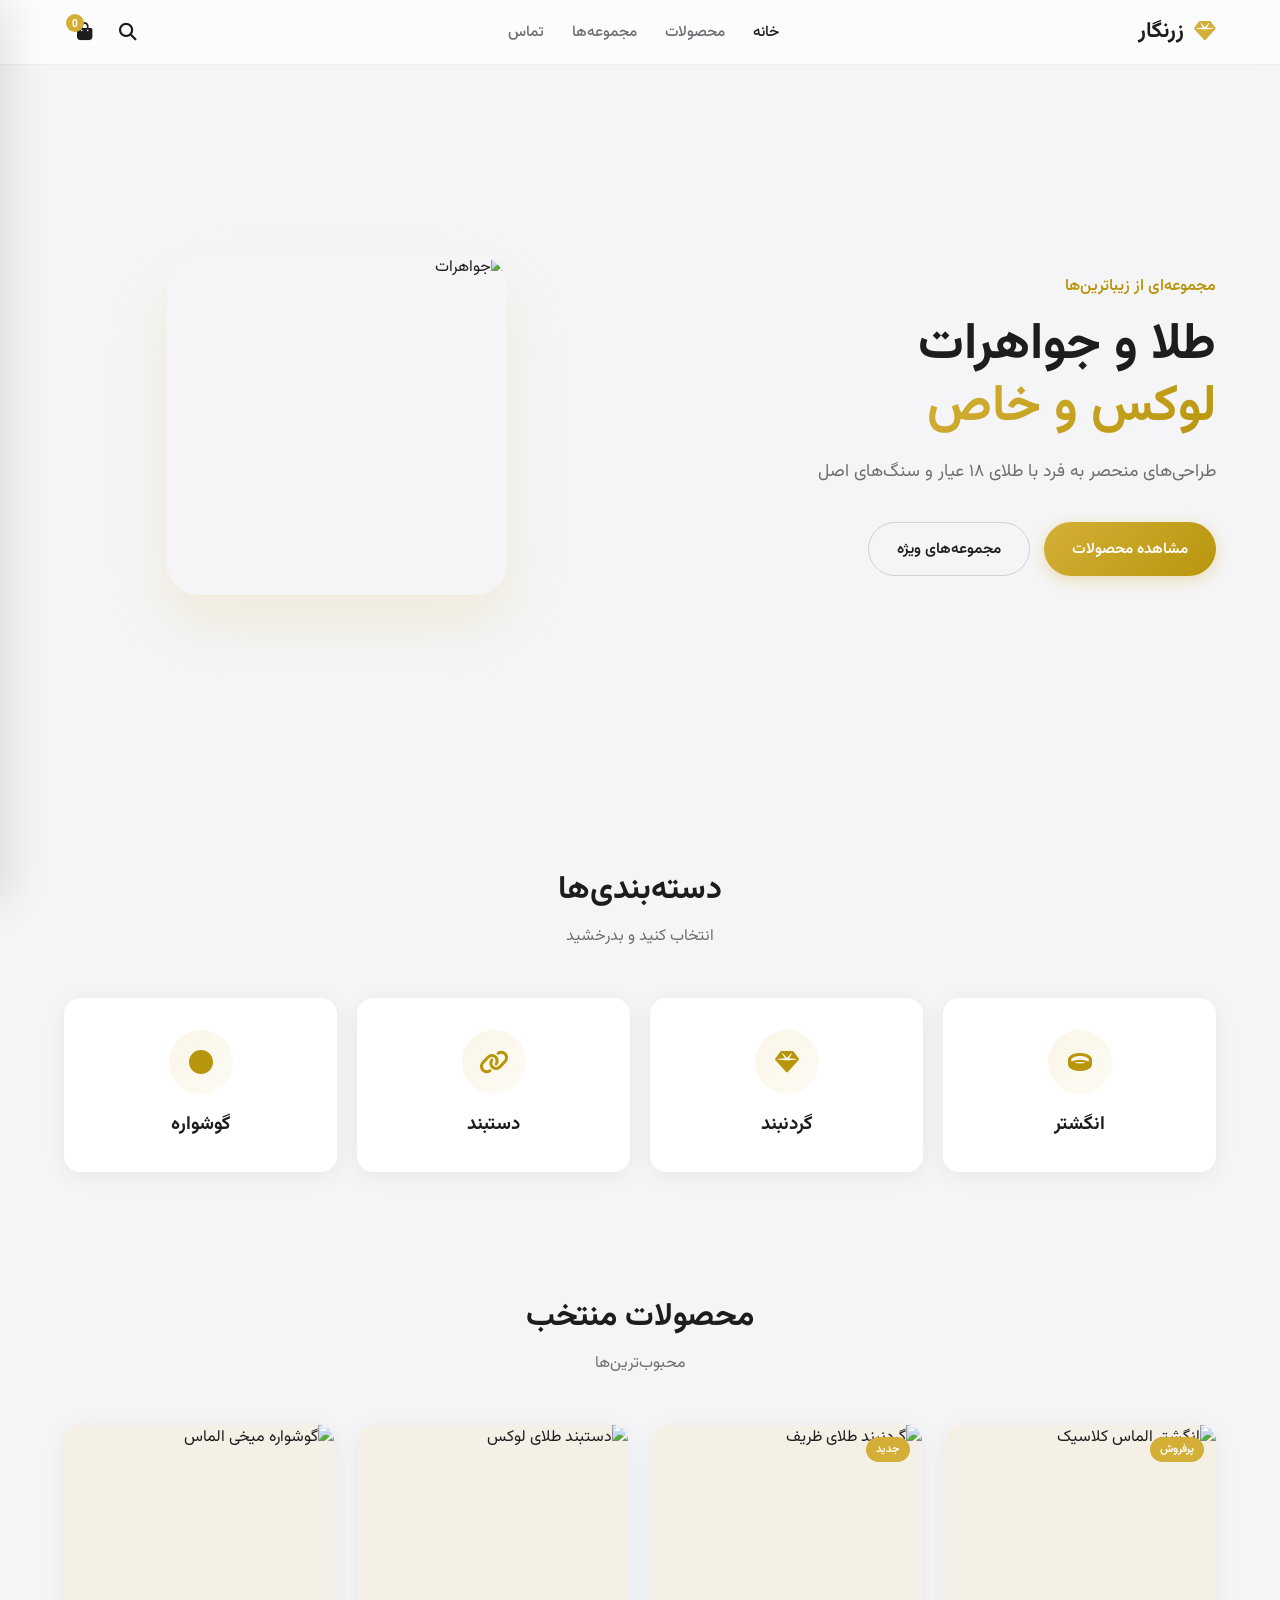
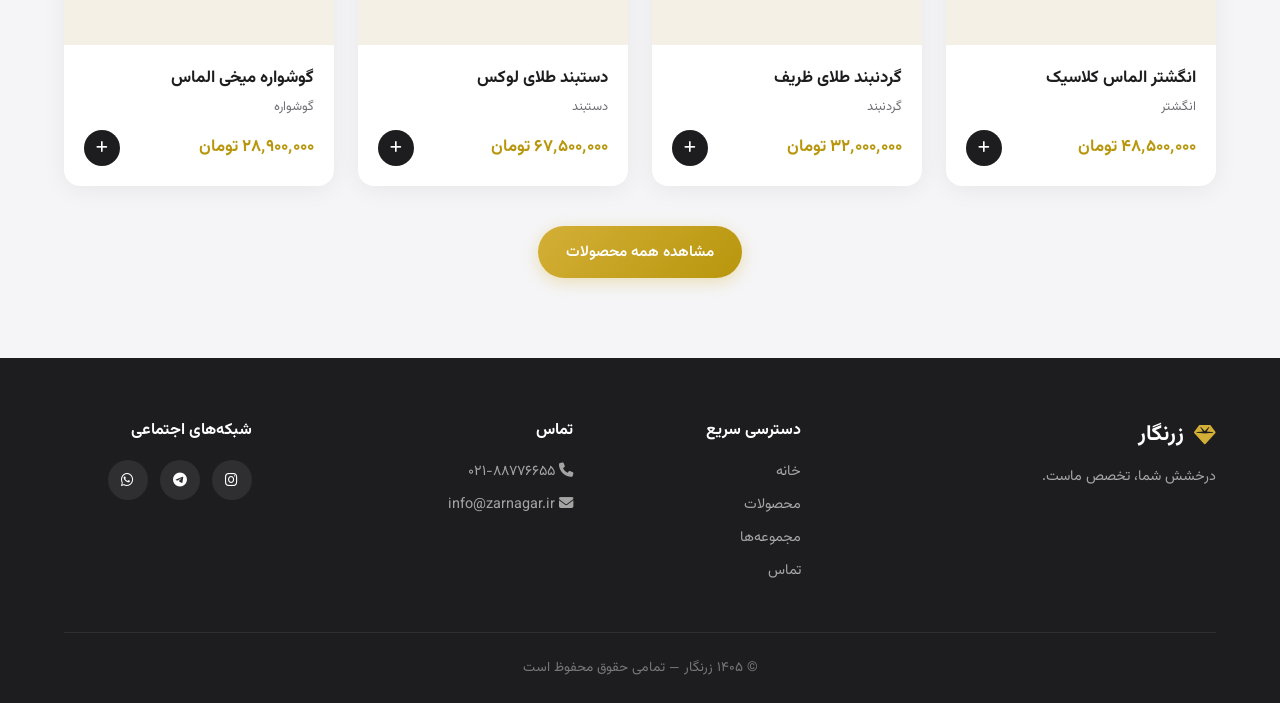
==== commit 2a79c652: "Add header search icon on all pages + improve product search" ====
--- a/index.html
+++ b/index.html
@@ -11,18 +11,20 @@
 <body>
   <header class="header">
     <div class="container header-inner">
-      <div class="logo">
+      <a href="index.html" class="logo">
         <i class="fas fa-gem"></i>
         <span>زرنگار</span>
-      </div>
+      </a>
       <nav class="nav">
-        <a href="#home" class="active">خانه</a>
-        <a href="#products">محصولات</a>
-        <a href="#collections">مجموعه‌ها</a>
-        <a href="#about">درباره ما</a>
-        <a href="#contact">تماس</a>
+        <a href="index.html" class="active">خانه</a>
+        <a href="products.html">محصولات</a>
+        <a href="collections.html">مجموعه‌ها</a>
+        <a href="contact.html">تماس</a>
       </nav>
       <div class="header-actions">
+        <a href="products.html?focus=1" class="icon-btn" title="جستجو">
+          <i class="fas fa-search"></i>
+        </a>
         <button class="icon-btn" id="cartBtn" title="سبد خرید">
           <i class="fas fa-shopping-bag"></i>
           <span class="cart-count" id="cartCount">0</span>
@@ -31,14 +33,14 @@
     </div>
   </header>
 
-  <section class="hero" id="home">
+  <section class="hero">
     <div class="hero-content">
       <p class="hero-subtitle">مجموعه‌ای از زیباترین‌ها</p>
       <h1>طلا و جواهرات<br><span>لوکس و خاص</span></h1>
       <p class="hero-desc">طراحی‌های منحصر به فرد با طلای ۱۸ عیار و سنگ‌های اصل</p>
       <div class="hero-btns">
-        <a href="#products" class="btn btn-primary">مشاهده محصولات</a>
-        <a href="#collections" class="btn btn-outline">مجموعه‌های ویژه</a>
+        <a href="products.html" class="btn btn-primary">مشاهده محصولات</a>
+        <a href="collections.html" class="btn btn-outline">مجموعه‌های ویژه</a>
       </div>
     </div>
     <div class="hero-visual">
@@ -55,98 +57,40 @@
         <p>انتخاب کنید و بدرخشید</p>
       </div>
       <div class="cat-grid">
-        <div class="cat-card" data-filter="ring">
+        <a href="products.html?cat=ring" class="cat-card">
           <div class="cat-icon"><i class="fas fa-ring"></i></div>
           <h3>انگشتر</h3>
-        </div>
-        <div class="cat-card" data-filter="necklace">
+        </a>
+        <a href="products.html?cat=necklace" class="cat-card">
           <div class="cat-icon"><i class="fas fa-gem"></i></div>
           <h3>گردنبند</h3>
-        </div>
-        <div class="cat-card" data-filter="bracelet">
+        </a>
+        <a href="products.html?cat=bracelet" class="cat-card">
           <div class="cat-icon"><i class="fas fa-link"></i></div>
           <h3>دستبند</h3>
-        </div>
-        <div class="cat-card" data-filter="earring">
+        </a>
+        <a href="products.html?cat=earring" class="cat-card">
           <div class="cat-icon"><i class="fas fa-circle"></i></div>
           <h3>گوشواره</h3>
-        </div>
+        </a>
       </div>
     </div>
   </section>
 
-  <section class="products" id="products">
+  <section class="products">
     <div class="container">
       <div class="section-header">
         <h2>محصولات منتخب</h2>
-        <p>جدیدترین و محبوب‌ترین‌ها</p>
+        <p>محبوب‌ترین‌ها</p>
       </div>
-      <div class="filter-bar">
-        <button class="filter-btn active" data-filter="all">همه</button>
-        <button class="filter-btn" data-filter="ring">انگشتر</button>
-        <button class="filter-btn" data-filter="necklace">گردنبند</button>
-        <button class="filter-btn" data-filter="bracelet">دستبند</button>
-        <button class="filter-btn" data-filter="earring">گوشواره</button>
-      </div>
-      <div class="product-grid" id="productGrid"></div>
-    </div>
-  </section>
-
-  <section class="collections" id="collections">
-    <div class="container">
-      <div class="collection-banner">
-        <div class="collection-text">
-          <span class="badge">جدید</span>
-          <h2>مجموعه بهار ۱۴۰۵</h2>
-          <p>طراحی‌های الهام‌گرفته از طبیعت با طلای زرد و سفید</p>
-          <a href="#products" class="btn btn-primary">مشاهده مجموعه</a>
-        </div>
+      <div class="product-grid" id="featuredGrid"></div>
+      <div style="text-align:center;margin-top:40px;">
+        <a href="products.html" class="btn btn-primary">مشاهده همه محصولات</a>
       </div>
     </div>
   </section>
 
-  <section class="features">
-    <div class="container">
-      <div class="features-grid">
-        <div class="feature-item">
-          <i class="fas fa-shield-halved"></i>
-          <h4>ضمانت اصالت</h4>
-          <p>فاکتور رسمی و ضمانت طلا</p>
-        </div>
-        <div class="feature-item">
-          <i class="fas fa-truck-fast"></i>
-          <h4>ارسال سریع</h4>
-          <p>ارسال رایگان بالای ۵۰ میلیون</p>
-        </div>
-        <div class="feature-item">
-          <i class="fas fa-arrows-rotate"></i>
-          <h4>۷ روز بازگشت</h4>
-          <p>مرجوعی تا ۷ روز</p>
-        </div>
-        <div class="feature-item">
-          <i class="fas fa-headset"></i>
-          <h4>پشتیبانی ۲۴/۷</h4>
-          <p>مشاوره تخصصی</p>
-        </div>
-      </div>
-    </div>
-  </section>
-
-  <section class="about" id="about">
-    <div class="container about-inner">
-      <div class="about-text">
-        <h2>درباره زرنگار</h2>
-        <p>زرنگار با بیش از ۱۵ سال تجربه در طراحی و فروش طلا و جواهرات لوکس، مجموعه‌ای از زیباترین آثار را برای شما فراهم کرده است.</p>
-      </div>
-      <div class="about-stats">
-        <div class="stat"><span class="stat-num">۱۵+</span><span class="stat-label">سال تجربه</span></div>
-        <div class="stat"><span class="stat-num">۱۲٬۰۰۰+</span><span class="stat-label">مشتری راضی</span></div>
-        <div class="stat"><span class="stat-num">۸۵۰+</span><span class="stat-label">طرح اختصاصی</span></div>
-      </div>
-    </div>
-  </section>
-
-  <footer class="footer" id="contact">
+  <footer class="footer">
     <div class="container">
       <div class="footer-grid">
         <div class="footer-col">
@@ -154,7 +98,14 @@
           <p>درخشش شما، تخصص ماست.</p>
         </div>
         <div class="footer-col">
-          <h4>تماس با ما</h4>
+          <h4>دسترسی سریع</h4>
+          <a href="index.html">خانه</a>
+          <a href="products.html">محصولات</a>
+          <a href="collections.html">مجموعه‌ها</a>
+          <a href="contact.html">تماس</a>
+        </div>
+        <div class="footer-col">
+          <h4>تماس</h4>
           <p><i class="fas fa-phone"></i> ۰۲۱-۸۸۷۷۶۶۵۵</p>
           <p><i class="fas fa-envelope"></i> info@zarnagar.ir</p>
         </div>
@@ -173,26 +124,19 @@
     </div>
   </footer>
 
-  <!-- Cart -->
   <div class="cart-drawer" id="cartDrawer">
     <div class="cart-header">
       <h3>سبد خرید</h3>
       <button class="close-cart" id="closeCart">&times;</button>
     </div>
-    <div class="cart-items" id="cartItems">
-      <p class="empty-cart">سبد خرید شما خالی است</p>
-    </div>
+    <div class="cart-items" id="cartItems"><p class="empty-cart">سبد خرید شما خالی است</p></div>
     <div class="cart-footer">
-      <div class="cart-total">
-        <span>جمع کل:</span>
-        <strong id="cartTotal">۰ تومان</strong>
-      </div>
+      <div class="cart-total"><span>جمع کل:</span><strong id="cartTotal">۰ تومان</strong></div>
       <button class="btn btn-primary btn-block" id="checkoutBtn">پرداخت از طریق زرین‌پال</button>
     </div>
   </div>
   <div class="overlay" id="overlay"></div>
 
-  <!-- Modal -->
   <div class="modal" id="productModal">
     <div class="modal-content">
       <button class="modal-close" id="modalClose">&times;</button>
@@ -200,6 +144,12 @@
     </div>
   </div>
 
+  <script src="products-data.js"></script>
   <script src="script.js"></script>
+  <script>
+    document.addEventListener('DOMContentLoaded', () => {
+      renderProducts('all', 'featuredGrid', 4);
+    });
+  </script>
 </body>
 </html>
--- a/styles.css
+++ b/styles.css
@@ -19,6 +19,7 @@
   background: var(--bg);
   color: var(--text);
   line-height: 1.6;
+  min-height: 100vh;
 }
 
 .container { max-width: 1200px; margin: 0 auto; padding: 0 24px; }
@@ -35,19 +36,21 @@
 }
 .logo {
   display: flex; align-items: center; gap: 10px;
-  font-size: 1.35rem; font-weight: 700;
+  font-size: 1.35rem; font-weight: 700; color: var(--text); text-decoration: none;
 }
 .logo i { color: var(--gold); }
-.nav { display: flex; gap: 32px; }
+.nav { display: flex; gap: 28px; }
 .nav a {
   text-decoration: none; color: var(--text-secondary);
   font-size: 0.95rem; font-weight: 500; transition: var(--transition);
 }
 .nav a:hover, .nav a.active { color: var(--text); }
+.header-actions { display: flex; gap: 4px; align-items: center; }
 .icon-btn {
   width: 40px; height: 40px; border: none; background: transparent;
   border-radius: 50%; cursor: pointer; display: flex; align-items: center;
-  justify-content: center; font-size: 1.1rem; position: relative;
+  justify-content: center; font-size: 1.1rem; position: relative; color: var(--text);
+  text-decoration: none;
 }
 .icon-btn:hover { background: rgba(0,0,0,0.05); }
 .cart-count {
@@ -56,6 +59,13 @@
   width: 18px; height: 18px; border-radius: 50%;
   display: flex; align-items: center; justify-content: center;
 }
+
+.page-hero {
+  background: linear-gradient(135deg, #1d1d1f, #2c2c2e);
+  color: #fff; padding: 60px 0; text-align: center;
+}
+.page-hero h1 { font-size: 2.2rem; margin-bottom: 8px; }
+.page-hero p { color: rgba(255,255,255,0.7); }
 
 .hero {
   display: flex; align-items: center; min-height: 80vh;
@@ -100,7 +110,7 @@
 .cat-card {
   background: var(--card); border-radius: var(--radius); padding: 32px 20px;
   text-align: center; cursor: pointer; transition: var(--transition);
-  box-shadow: var(--shadow);
+  box-shadow: var(--shadow); text-decoration: none; color: inherit;
 }
 .cat-card:hover { transform: translateY(-6px); }
 .cat-icon {
@@ -110,6 +120,38 @@
   font-size: 1.5rem; color: var(--gold-dark);
 }
 
+/* Search box */
+.search-box {
+  max-width: 520px; margin: 0 auto 32px; position: relative;
+}
+.search-box i.fa-search {
+  position: absolute; right: 18px; top: 50%; transform: translateY(-50%);
+  color: var(--text-secondary); pointer-events: none;
+}
+.search-box input {
+  width: 100%; padding: 16px 48px 16px 48px;
+  border: 1.5px solid var(--border); border-radius: 980px;
+  font-family: inherit; font-size: 0.95rem; background: var(--card);
+  outline: none; transition: var(--transition);
+  box-shadow: var(--shadow);
+}
+.search-box input:focus {
+  border-color: var(--gold);
+  box-shadow: 0 0 0 4px rgba(212,175,55,0.15), var(--shadow);
+}
+.search-clear {
+  position: absolute; left: 14px; top: 50%; transform: translateY(-50%);
+  width: 28px; height: 28px; border: none; border-radius: 50%;
+  background: rgba(0,0,0,0.08); color: var(--text-secondary);
+  font-size: 1.1rem; cursor: pointer; display: none; align-items: center; justify-content: center;
+  line-height: 1;
+}
+.search-clear:hover { background: rgba(0,0,0,0.12); }
+
+.no-results {
+  text-align: center; color: var(--text-secondary); padding: 40px; font-size: 1.1rem;
+}
+
 .products { padding: 40px 0 80px; }
 .filter-bar { display: flex; justify-content: center; gap: 10px; margin-bottom: 40px; flex-wrap: wrap; }
 .filter-btn {
@@ -126,9 +168,7 @@
   box-shadow: var(--shadow); transition: var(--transition); cursor: pointer;
 }
 .product-card:hover { transform: translateY(-8px); box-shadow: 0 16px 40px rgba(0,0,0,0.1); }
-.product-image {
-  height: 220px; position: relative; overflow: hidden; background: #f5f0e6;
-}
+.product-image { height: 220px; position: relative; overflow: hidden; background: #f5f0e6; }
 .product-image img { width: 100%; height: 100%; object-fit: cover; transition: transform 0.4s; }
 .product-card:hover .product-image img { transform: scale(1.05); }
 .product-badge {
@@ -148,7 +188,7 @@
 }
 .add-btn:hover { background: var(--gold-dark); transform: scale(1.08); }
 
-.collections { padding: 40px 0 80px; }
+.collections-page { padding: 40px 0 80px; }
 .collection-banner {
   background: linear-gradient(135deg, #1d1d1f, #2c2c2e);
   border-radius: 24px; padding: 60px; color: #fff;
@@ -160,27 +200,43 @@
 .collection-text h2 { font-size: 2.2rem; margin-bottom: 12px; }
 .collection-text p { color: rgba(255,255,255,0.7); margin-bottom: 28px; }
 
-.features { padding: 60px 0; background: var(--card); }
-.features-grid { display: grid; grid-template-columns: repeat(4, 1fr); gap: 32px; }
-.feature-item { text-align: center; }
-.feature-item i { font-size: 1.8rem; color: var(--gold-dark); margin-bottom: 16px; }
-.feature-item h4 { margin-bottom: 8px; }
-.feature-item p { font-size: 0.9rem; color: var(--text-secondary); }
-
-.about { padding: 80px 0; }
-.about-inner { display: flex; gap: 60px; align-items: center; }
-.about-text { flex: 1; }
-.about-text h2 { font-size: 2rem; margin-bottom: 20px; }
-.about-text p { color: var(--text-secondary); }
-.about-stats { display: flex; gap: 40px; }
-.stat { text-align: center; }
-.stat-num { display: block; font-size: 2rem; font-weight: 700; color: var(--gold-dark); }
-.stat-label { font-size: 0.9rem; color: var(--text-secondary); }
-
-.footer { background: #1d1d1f; color: #fff; padding: 60px 0 0; }
-.footer-grid { display: grid; grid-template-columns: 2fr 1.5fr 1fr; gap: 40px; padding-bottom: 40px; border-bottom: 1px solid rgba(255,255,255,0.08); }
+.contact-section { padding: 60px 0 80px; }
+.contact-grid {
+  display: grid; grid-template-columns: 1fr 1.2fr; gap: 48px; align-items: start;
+}
+.contact-item {
+  display: flex; gap: 16px; margin-bottom: 28px; align-items: flex-start;
+}
+.contact-item i {
+  width: 48px; height: 48px; border-radius: 50%;
+  background: rgba(212,175,55,0.12); color: var(--gold-dark);
+  display: flex; align-items: center; justify-content: center; font-size: 1.1rem; flex-shrink: 0;
+}
+.contact-item h4 { margin-bottom: 4px; }
+.contact-item p { color: var(--text-secondary); }
+.contact-form {
+  background: var(--card); padding: 32px; border-radius: var(--radius); box-shadow: var(--shadow);
+}
+.contact-form input,
+.contact-form textarea {
+  width: 100%; padding: 14px 18px; margin-bottom: 16px;
+  border: 1.5px solid var(--border); border-radius: 12px;
+  font-family: inherit; font-size: 0.95rem; outline: none; resize: vertical;
+}
+.contact-form input:focus,
+.contact-form textarea:focus { border-color: var(--gold); }
+
+.footer { background: #1d1d1f; color: #fff; padding: 60px 0 0; margin-top: auto; }
+.footer-grid {
+  display: grid; grid-template-columns: 2fr 1fr 1.5fr 1fr; gap: 40px;
+  padding-bottom: 40px; border-bottom: 1px solid rgba(255,255,255,0.08);
+}
 .footer-col h4 { margin-bottom: 16px; }
-.footer-col a, .footer-col p { display: block; color: rgba(255,255,255,0.6); text-decoration: none; font-size: 0.9rem; margin-bottom: 10px; }
+.footer-col a, .footer-col p {
+  display: block; color: rgba(255,255,255,0.6); text-decoration: none;
+  font-size: 0.9rem; margin-bottom: 10px;
+}
+.footer-col a:hover { color: var(--gold); }
 .footer .logo { color: #fff; margin-bottom: 12px; }
 .socials { display: flex; gap: 12px; }
 .socials a {
@@ -204,9 +260,7 @@
 .cart-items { flex: 1; overflow-y: auto; padding: 20px 24px; }
 .empty-cart { text-align: center; color: var(--text-secondary); padding: 40px 0; }
 .cart-item { display: flex; gap: 14px; margin-bottom: 20px; align-items: center; }
-.cart-item-img {
-  width: 60px; height: 60px; border-radius: 12px; overflow: hidden; flex-shrink: 0;
-}
+.cart-item-img { width: 60px; height: 60px; border-radius: 12px; overflow: hidden; flex-shrink: 0; }
 .cart-item-img img { width: 100%; height: 100%; object-fit: cover; }
 .cart-item-info { flex: 1; }
 .cart-item-info h4 { font-size: 0.95rem; margin-bottom: 4px; }
@@ -238,9 +292,7 @@
   font-size: 1.3rem; cursor: pointer; z-index: 1;
 }
 .modal-body { padding: 32px; }
-.modal-image {
-  height: 260px; border-radius: 16px; overflow: hidden; margin-bottom: 24px;
-}
+.modal-image { height: 260px; border-radius: 16px; overflow: hidden; margin-bottom: 24px; }
 .modal-image img { width: 100%; height: 100%; object-fit: cover; }
 .modal-body h2 { font-size: 1.5rem; margin-bottom: 8px; }
 .modal-price { font-size: 1.4rem; font-weight: 700; color: var(--gold-dark); margin-bottom: 16px; }
@@ -253,12 +305,11 @@
   .hero-btns { justify-content: center; }
   .hero-card { width: 260px; height: 260px; }
   .cat-grid { grid-template-columns: repeat(2, 1fr); }
-  .features-grid { grid-template-columns: repeat(2, 1fr); }
-  .about-inner { flex-direction: column; text-align: center; }
-  .about-stats { justify-content: center; }
-  .footer-grid { grid-template-columns: 1fr; }
+  .contact-grid { grid-template-columns: 1fr; }
+  .footer-grid { grid-template-columns: 1fr 1fr; }
   .nav { display: none; }
 }
 @media (max-width: 500px) {
   .cart-drawer { width: 100%; }
-}
+  .footer-grid { grid-template-columns: 1fr; }
+}
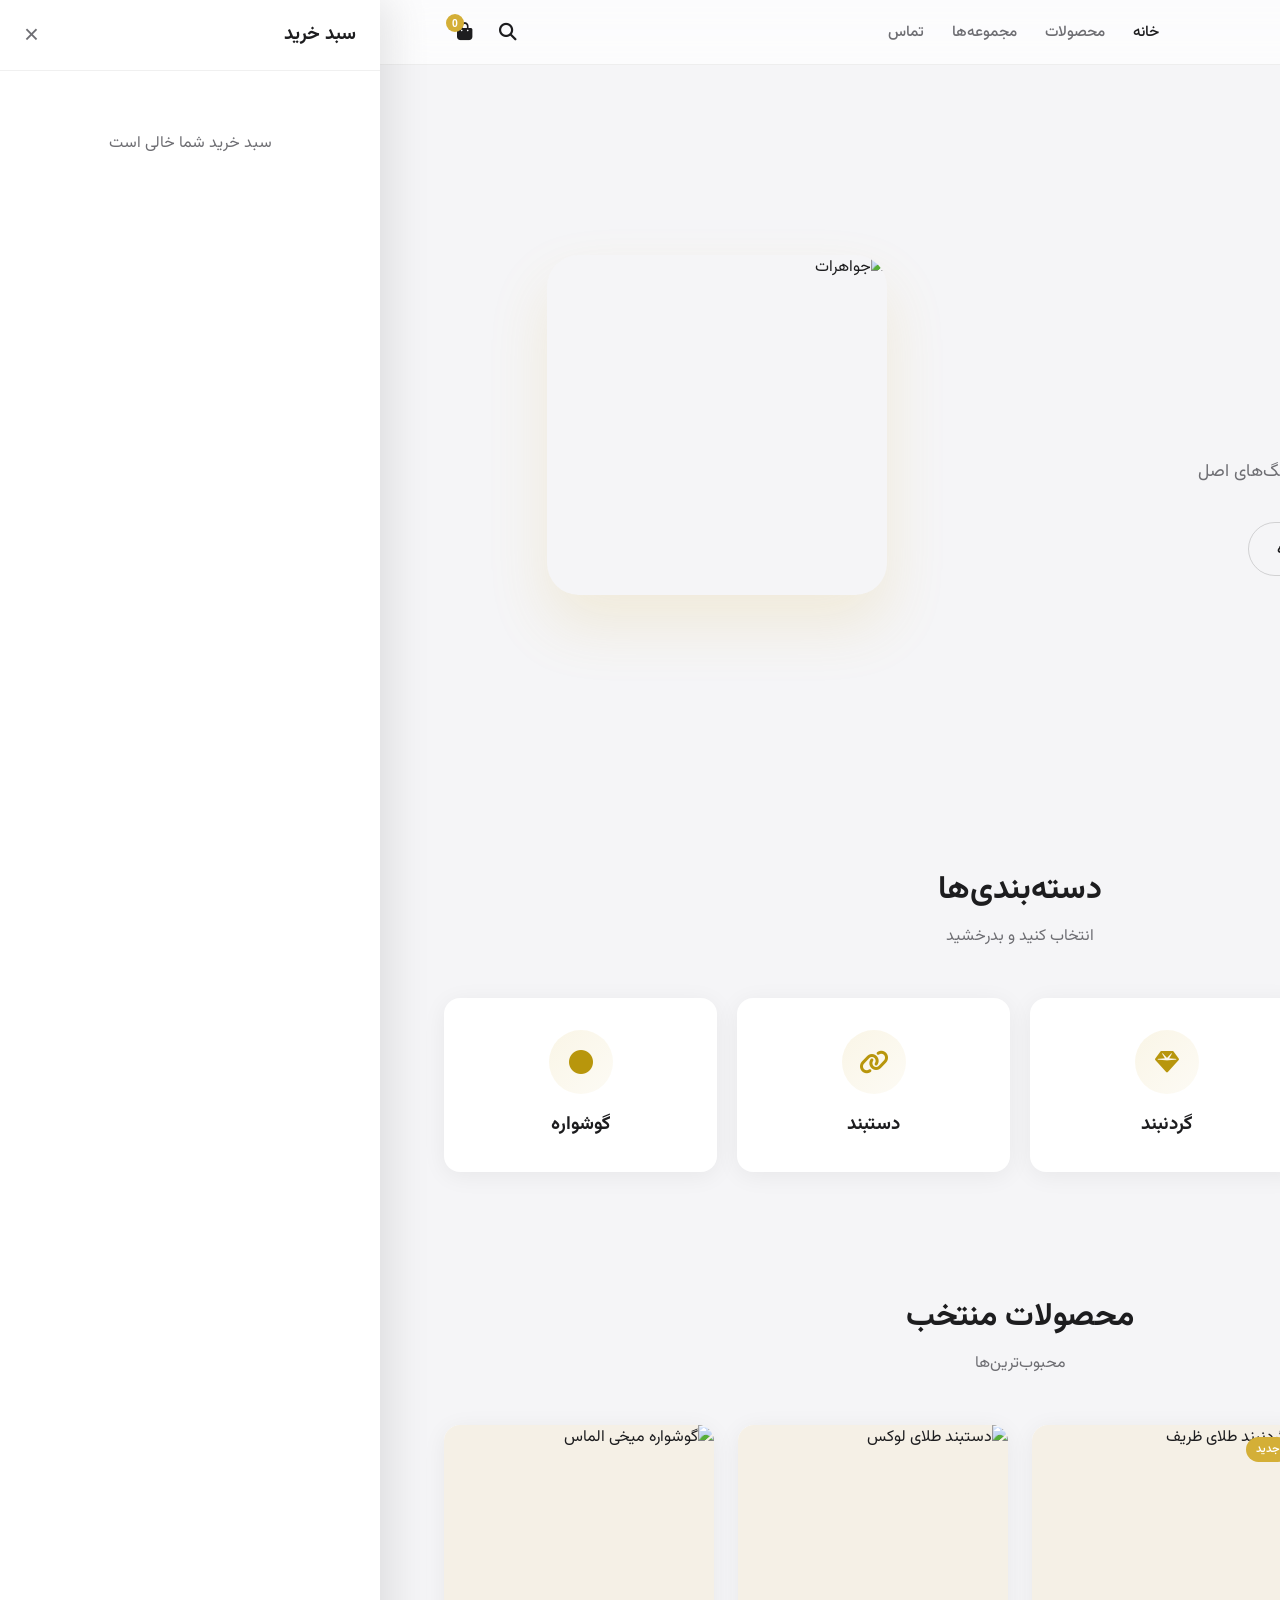
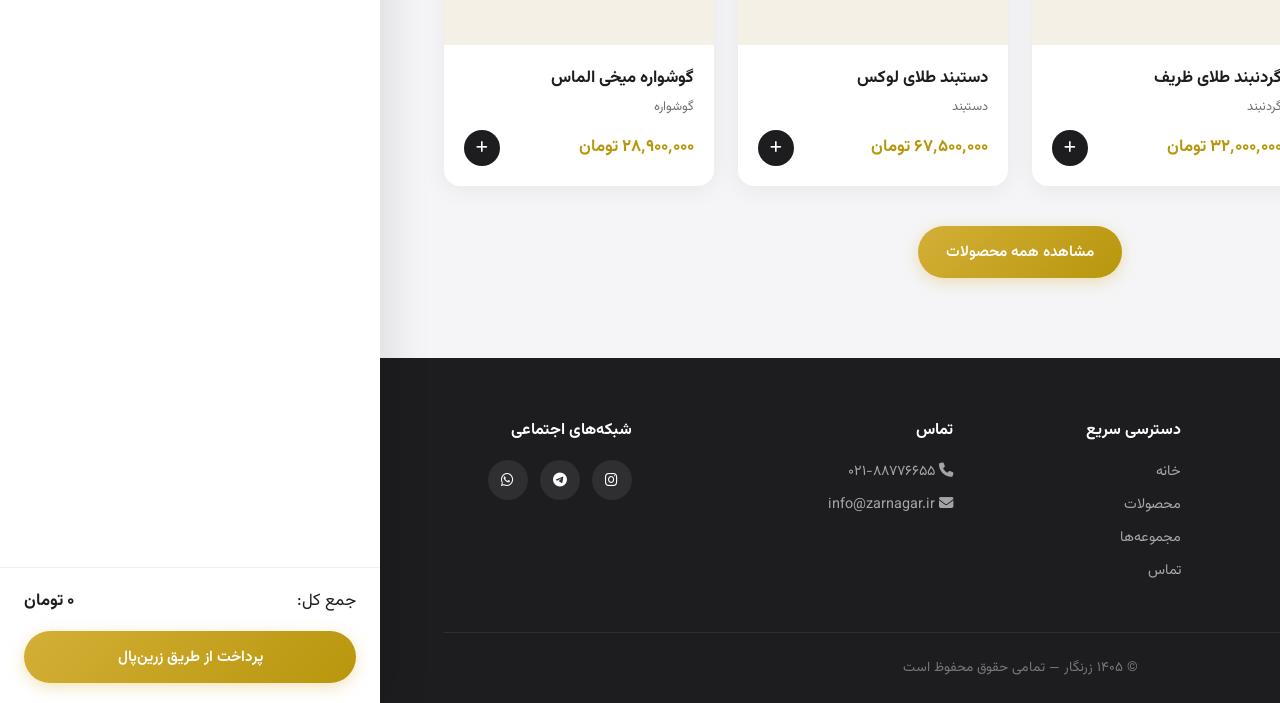
==== commit b86a1bae: "Expandable header search, distinct collections, smooth page transitions" ====
--- a/index.html
+++ b/index.html
@@ -8,23 +8,26 @@
   <link href="https://fonts.googleapis.com/css2?family=Vazirmatn:wght@300;400;500;600;700&display=swap" rel="stylesheet">
   <link rel="stylesheet" href="https://cdnjs.cloudflare.com/ajax/libs/font-awesome/6.5.0/css/all.min.css" />
 </head>
-<body>
+<body class="page-fade">
   <header class="header">
     <div class="container header-inner">
-      <a href="index.html" class="logo">
+      <a href="index.html" class="logo nav-link">
         <i class="fas fa-gem"></i>
         <span>زرنگار</span>
       </a>
       <nav class="nav">
-        <a href="index.html" class="active">خانه</a>
-        <a href="products.html">محصولات</a>
-        <a href="collections.html">مجموعه‌ها</a>
-        <a href="contact.html">تماس</a>
+        <a href="index.html" class="active nav-link">خانه</a>
+        <a href="products.html" class="nav-link">محصولات</a>
+        <a href="collections.html" class="nav-link">مجموعه‌ها</a>
+        <a href="contact.html" class="nav-link">تماس</a>
       </nav>
       <div class="header-actions">
-        <a href="products.html?focus=1" class="icon-btn" title="جستجو">
-          <i class="fas fa-search"></i>
-        </a>
+        <div class="header-search" id="headerSearch">
+          <input type="text" id="headerSearchInput" placeholder="جستجو..." autocomplete="off">
+          <button type="button" class="icon-btn" id="searchToggle" title="جستجو">
+            <i class="fas fa-search"></i>
+          </button>
+        </div>
         <button class="icon-btn" id="cartBtn" title="سبد خرید">
           <i class="fas fa-shopping-bag"></i>
           <span class="cart-count" id="cartCount">0</span>
@@ -39,8 +42,8 @@
       <h1>طلا و جواهرات<br><span>لوکس و خاص</span></h1>
       <p class="hero-desc">طراحی‌های منحصر به فرد با طلای ۱۸ عیار و سنگ‌های اصل</p>
       <div class="hero-btns">
-        <a href="products.html" class="btn btn-primary">مشاهده محصولات</a>
-        <a href="collections.html" class="btn btn-outline">مجموعه‌های ویژه</a>
+        <a href="products.html" class="btn btn-primary nav-link">مشاهده محصولات</a>
+        <a href="collections.html" class="btn btn-outline nav-link">مجموعه‌های ویژه</a>
       </div>
     </div>
     <div class="hero-visual">
@@ -57,19 +60,19 @@
         <p>انتخاب کنید و بدرخشید</p>
       </div>
       <div class="cat-grid">
-        <a href="products.html?cat=ring" class="cat-card">
+        <a href="products.html?cat=ring" class="cat-card nav-link">
           <div class="cat-icon"><i class="fas fa-ring"></i></div>
           <h3>انگشتر</h3>
         </a>
-        <a href="products.html?cat=necklace" class="cat-card">
+        <a href="products.html?cat=necklace" class="cat-card nav-link">
           <div class="cat-icon"><i class="fas fa-gem"></i></div>
           <h3>گردنبند</h3>
         </a>
-        <a href="products.html?cat=bracelet" class="cat-card">
+        <a href="products.html?cat=bracelet" class="cat-card nav-link">
           <div class="cat-icon"><i class="fas fa-link"></i></div>
           <h3>دستبند</h3>
         </a>
-        <a href="products.html?cat=earring" class="cat-card">
+        <a href="products.html?cat=earring" class="cat-card nav-link">
           <div class="cat-icon"><i class="fas fa-circle"></i></div>
           <h3>گوشواره</h3>
         </a>
@@ -85,7 +88,7 @@
       </div>
       <div class="product-grid" id="featuredGrid"></div>
       <div style="text-align:center;margin-top:40px;">
-        <a href="products.html" class="btn btn-primary">مشاهده همه محصولات</a>
+        <a href="products.html" class="btn btn-primary nav-link">مشاهده همه محصولات</a>
       </div>
     </div>
   </section>
@@ -99,10 +102,10 @@
         </div>
         <div class="footer-col">
           <h4>دسترسی سریع</h4>
-          <a href="index.html">خانه</a>
-          <a href="products.html">محصولات</a>
-          <a href="collections.html">مجموعه‌ها</a>
-          <a href="contact.html">تماس</a>
+          <a href="index.html" class="nav-link">خانه</a>
+          <a href="products.html" class="nav-link">محصولات</a>
+          <a href="collections.html" class="nav-link">مجموعه‌ها</a>
+          <a href="contact.html" class="nav-link">تماس</a>
         </div>
         <div class="footer-col">
           <h4>تماس</h4>
@@ -136,13 +139,13 @@
     </div>
   </div>
   <div class="overlay" id="overlay"></div>
-
   <div class="modal" id="productModal">
     <div class="modal-content">
       <button class="modal-close" id="modalClose">&times;</button>
       <div class="modal-body" id="modalBody"></div>
     </div>
   </div>
+  <div class="page-transition" id="pageTransition"></div>
 
   <script src="products-data.js"></script>
   <script src="script.js"></script>
--- a/styles.css
+++ b/styles.css
@@ -22,6 +22,28 @@
   min-height: 100vh;
 }
 
+/* ورود نرم صفحه */
+body.page-fade {
+  opacity: 0;
+  transform: translateY(8px);
+  transition: opacity 0.4s ease, transform 0.4s ease;
+}
+body.page-fade.page-ready {
+  opacity: 1;
+  transform: translateY(0);
+}
+
+/* پوشش انتقال خروج */
+.page-transition {
+  position: fixed; inset: 0; z-index: 9999;
+  background: var(--bg);
+  opacity: 0; pointer-events: none;
+  transition: opacity 0.28s ease;
+}
+.page-transition.active {
+  opacity: 1; pointer-events: all;
+}
+
 .container { max-width: 1200px; margin: 0 auto; padding: 0 24px; }
 
 .header {
@@ -46,11 +68,32 @@
 }
 .nav a:hover, .nav a.active { color: var(--text); }
 .header-actions { display: flex; gap: 4px; align-items: center; }
+
+/* جستجوی جمع‌شونده کنار ذره‌بین */
+.header-search {
+  display: flex; align-items: center; position: relative;
+}
+.header-search input {
+  width: 0; opacity: 0; padding: 0; border: none;
+  font-family: inherit; font-size: 0.9rem;
+  background: rgba(0,0,0,0.04); border-radius: 980px;
+  outline: none; transition: width 0.3s ease, opacity 0.25s ease, padding 0.3s ease;
+  color: var(--text);
+}
+.header-search.open input {
+  width: 180px; opacity: 1; padding: 10px 16px; margin-left: 6px;
+  border: 1.5px solid rgba(212,175,55,0.4);
+  background: #fff;
+}
+.header-search.open input:focus {
+  box-shadow: 0 0 0 3px rgba(212,175,55,0.15);
+}
+
 .icon-btn {
   width: 40px; height: 40px; border: none; background: transparent;
   border-radius: 50%; cursor: pointer; display: flex; align-items: center;
   justify-content: center; font-size: 1.1rem; position: relative; color: var(--text);
-  text-decoration: none;
+  text-decoration: none; flex-shrink: 0;
 }
 .icon-btn:hover { background: rgba(0,0,0,0.05); }
 .cart-count {
@@ -120,37 +163,7 @@
   font-size: 1.5rem; color: var(--gold-dark);
 }
 
-/* Search box */
-.search-box {
-  max-width: 520px; margin: 0 auto 32px; position: relative;
-}
-.search-box i.fa-search {
-  position: absolute; right: 18px; top: 50%; transform: translateY(-50%);
-  color: var(--text-secondary); pointer-events: none;
-}
-.search-box input {
-  width: 100%; padding: 16px 48px 16px 48px;
-  border: 1.5px solid var(--border); border-radius: 980px;
-  font-family: inherit; font-size: 0.95rem; background: var(--card);
-  outline: none; transition: var(--transition);
-  box-shadow: var(--shadow);
-}
-.search-box input:focus {
-  border-color: var(--gold);
-  box-shadow: 0 0 0 4px rgba(212,175,55,0.15), var(--shadow);
-}
-.search-clear {
-  position: absolute; left: 14px; top: 50%; transform: translateY(-50%);
-  width: 28px; height: 28px; border: none; border-radius: 50%;
-  background: rgba(0,0,0,0.08); color: var(--text-secondary);
-  font-size: 1.1rem; cursor: pointer; display: none; align-items: center; justify-content: center;
-  line-height: 1;
-}
-.search-clear:hover { background: rgba(0,0,0,0.12); }
-
-.no-results {
-  text-align: center; color: var(--text-secondary); padding: 40px; font-size: 1.1rem;
-}
+.no-results { text-align: center; color: var(--text-secondary); padding: 40px; font-size: 1.1rem; }
 
 .products { padding: 40px 0 80px; }
 .filter-bar { display: flex; justify-content: center; gap: 10px; margin-bottom: 40px; flex-wrap: wrap; }
@@ -188,17 +201,44 @@
 }
 .add-btn:hover { background: var(--gold-dark); transform: scale(1.08); }
 
+/* مجموعه‌های متفاوت */
 .collections-page { padding: 40px 0 80px; }
-.collection-banner {
-  background: linear-gradient(135deg, #1d1d1f, #2c2c2e);
-  border-radius: 24px; padding: 60px; color: #fff;
+.collection-card {
+  display: grid; grid-template-columns: 1.1fr 1fr; gap: 0;
+  border-radius: 24px; overflow: hidden; margin-bottom: 28px;
+  box-shadow: var(--shadow); background: var(--card);
+}
+.collection-card-img { min-height: 320px; }
+.collection-card-img img { width: 100%; height: 100%; object-fit: cover; display: block; }
+.collection-card-body { padding: 40px 36px; display: flex; flex-direction: column; justify-content: center; }
+.collection-card-body h2 { font-size: 1.8rem; margin-bottom: 12px; }
+.collection-card-body p { color: var(--text-secondary); margin-bottom: 20px; line-height: 1.7; }
+.collection-tags {
+  list-style: none; display: flex; flex-wrap: wrap; gap: 8px; margin-bottom: 24px;
+}
+.collection-tags li {
+  background: rgba(0,0,0,0.05); padding: 6px 14px; border-radius: 980px;
+  font-size: 0.85rem; color: var(--text-secondary);
 }
 .badge {
   display: inline-block; background: var(--gold); color: #1d1d1f;
-  font-size: 0.75rem; font-weight: 700; padding: 4px 12px; border-radius: 980px; margin-bottom: 16px;
-}
-.collection-text h2 { font-size: 2.2rem; margin-bottom: 12px; }
-.collection-text p { color: rgba(255,255,255,0.7); margin-bottom: 28px; }
+  font-size: 0.75rem; font-weight: 700; padding: 4px 12px; border-radius: 980px; margin-bottom: 14px; width: fit-content;
+}
+.badge-dark { background: #1d1d1f; color: var(--gold); }
+
+/* مجموعه کلاسیک: تصویر سمت چپ در RTL با order */
+.collection-classic .collection-card-img { order: 2; }
+.collection-classic .collection-card-body {
+  background: linear-gradient(135deg, #1d1d1f, #2c2c2e); color: #fff;
+}
+.collection-classic .collection-card-body p { color: rgba(255,255,255,0.7); }
+.collection-classic .collection-tags li {
+  background: rgba(255,255,255,0.1); color: rgba(255,255,255,0.85);
+}
+
+.collection-spring .collection-card-body {
+  background: linear-gradient(160deg, #fffef8, #faf6eb);
+}
 
 .contact-section { padding: 60px 0 80px; }
 .contact-grid {
@@ -248,7 +288,7 @@
 .cart-drawer {
   position: fixed; top: 0; left: 0; width: 380px; max-width: 100%; height: 100%;
   background: var(--card); z-index: 200; transform: translateX(-100%);
-  transition: transform 0.35s; display: flex; flex-direction: column;
+  transition: transform 0.35s cubic-bezier(0.25, 0.1, 0.25, 1); display: flex; flex-direction: column;
   box-shadow: 10px 0 40px rgba(0,0,0,0.1);
 }
 .cart-drawer.open { transform: translateX(0); }
@@ -308,6 +348,9 @@
   .contact-grid { grid-template-columns: 1fr; }
   .footer-grid { grid-template-columns: 1fr 1fr; }
   .nav { display: none; }
+  .collection-card { grid-template-columns: 1fr; }
+  .collection-classic .collection-card-img { order: 0; }
+  .header-search.open input { width: 140px; }
 }
 @media (max-width: 500px) {
   .cart-drawer { width: 100%; }
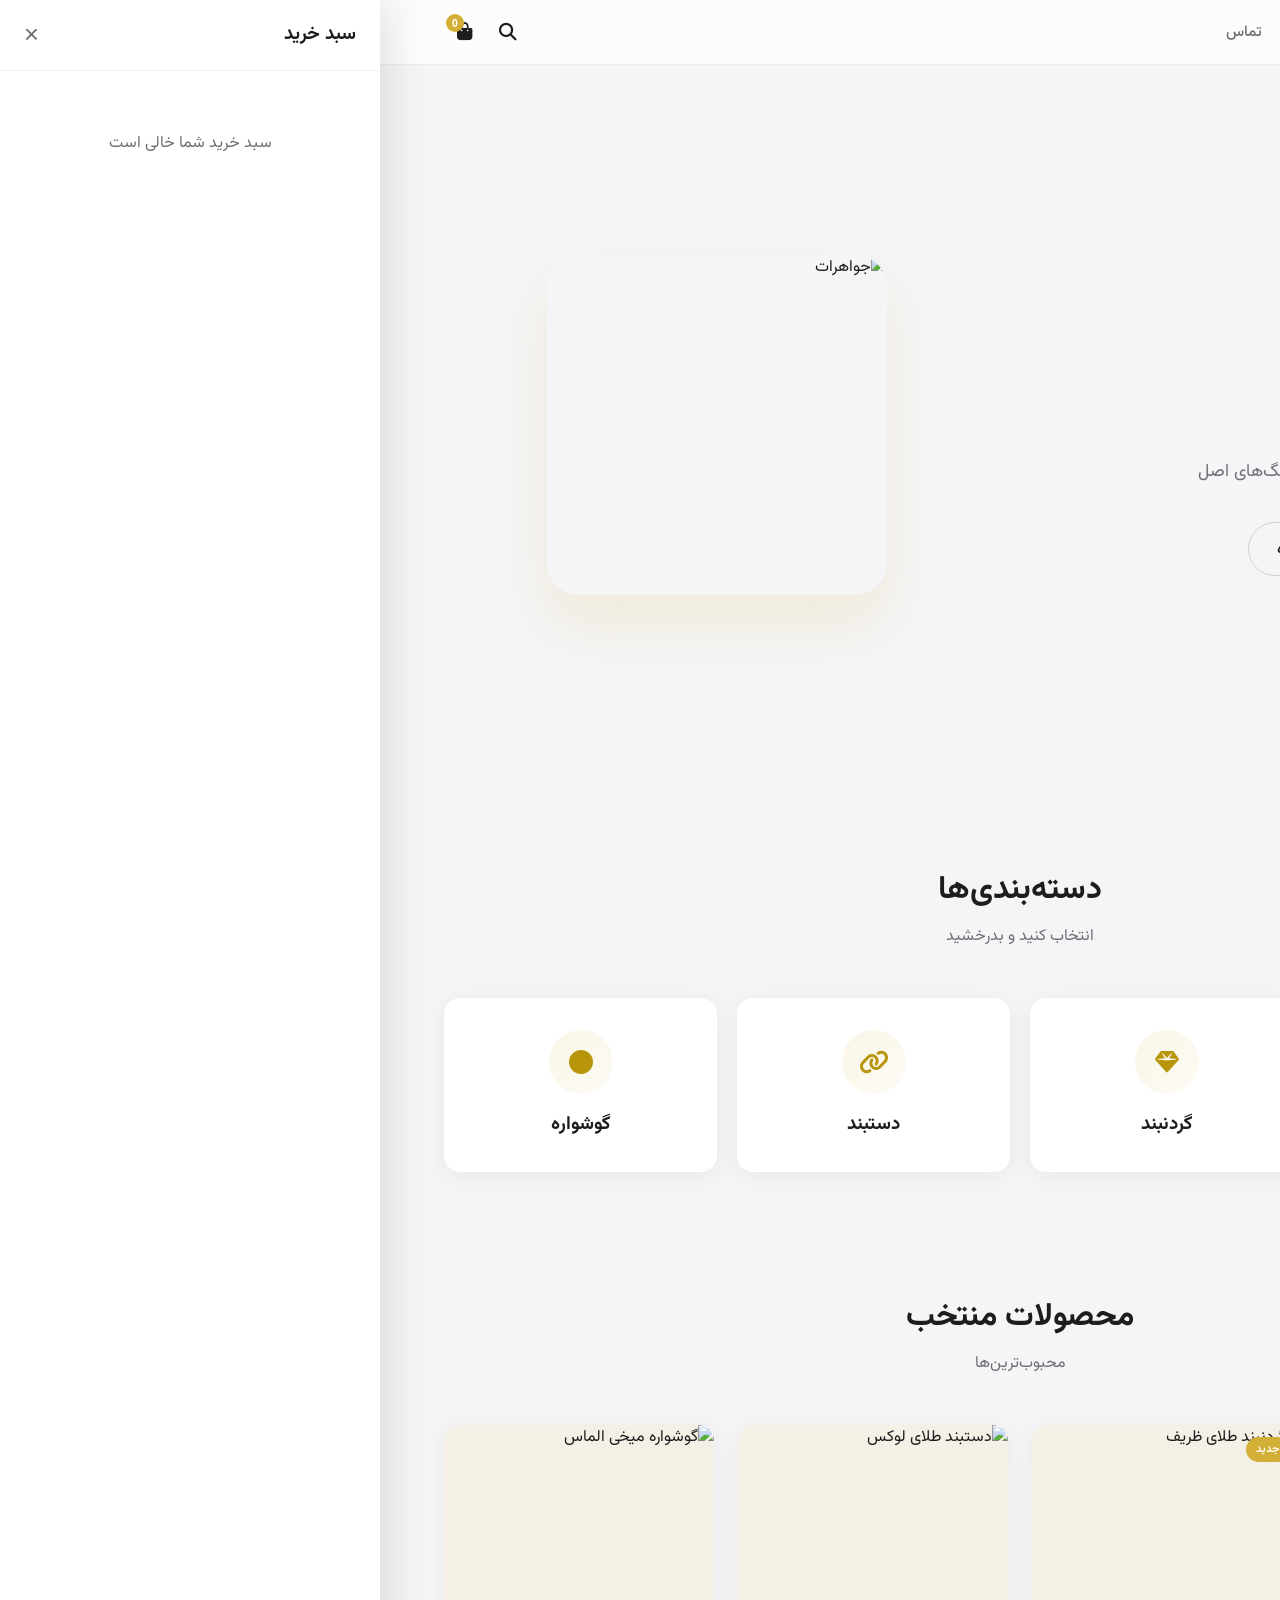
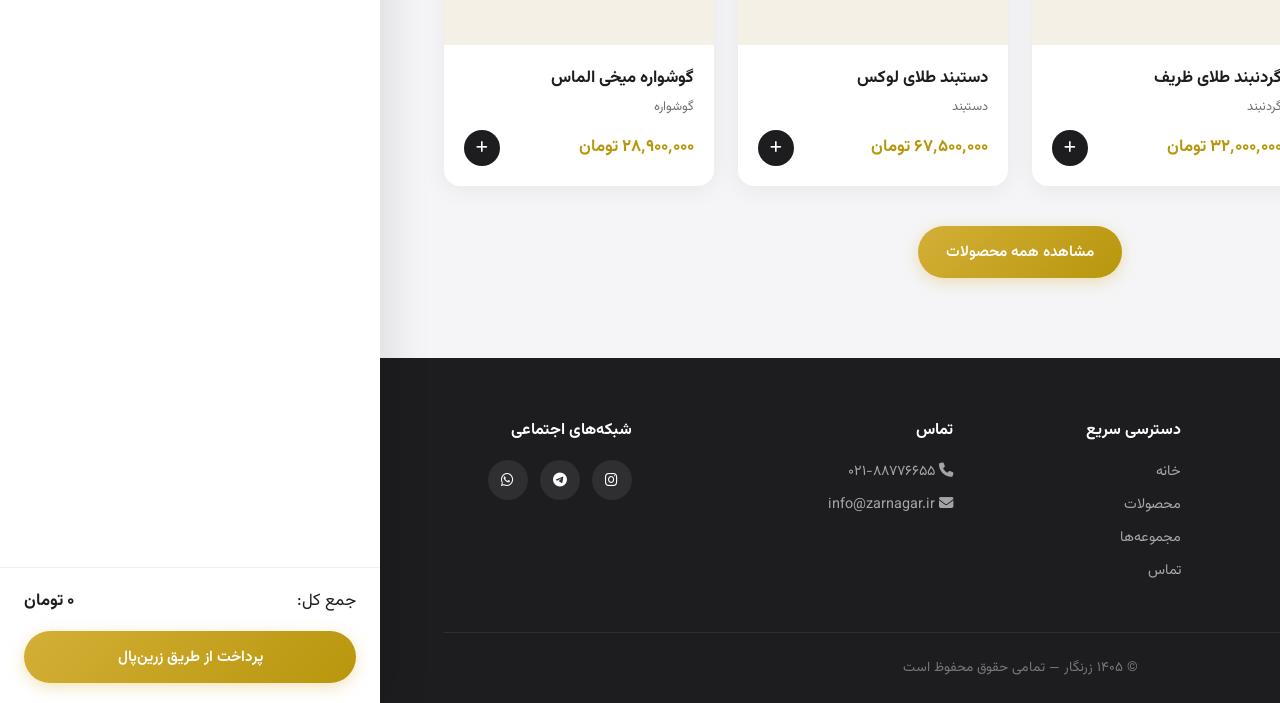
==== commit 74c08c3f: "Move nav next to logo and add custom brand logo" ====
--- a/index.html
+++ b/index.html
@@ -11,16 +11,31 @@
 <body class="page-fade">
   <header class="header">
     <div class="container header-inner">
-      <a href="index.html" class="logo nav-link">
-        <i class="fas fa-gem"></i>
-        <span>زرنگار</span>
-      </a>
-      <nav class="nav">
-        <a href="index.html" class="active nav-link">خانه</a>
-        <a href="products.html" class="nav-link">محصولات</a>
-        <a href="collections.html" class="nav-link">مجموعه‌ها</a>
-        <a href="contact.html" class="nav-link">تماس</a>
-      </nav>
+      <div class="header-right">
+        <a href="index.html" class="logo nav-link">
+          <span class="logo-mark">
+            <svg viewBox="0 0 48 48" fill="none" xmlns="http://www.w3.org/2000/svg">
+              <defs>
+                <linearGradient id="g1" x1="0" y1="0" x2="48" y2="48">
+                  <stop offset="0%" stop-color="#f0d78c"/>
+                  <stop offset="50%" stop-color="#d4af37"/>
+                  <stop offset="100%" stop-color="#b8960c"/>
+                </linearGradient>
+              </defs>
+              <path d="M24 4 L42 16 L42 32 L24 44 L6 32 L6 16 Z" fill="url(#g1)" opacity="0.95"/>
+              <path d="M24 10 L36 18 L36 30 L24 38 L12 30 L12 18 Z" fill="#fff" opacity="0.25"/>
+              <circle cx="24" cy="24" r="5" fill="#fff" opacity="0.9"/>
+            </svg>
+          </span>
+          <span class="logo-text">زرنگار</span>
+        </a>
+        <nav class="nav">
+          <a href="index.html" class="active nav-link">خانه</a>
+          <a href="products.html" class="nav-link">محصولات</a>
+          <a href="collections.html" class="nav-link">مجموعه‌ها</a>
+          <a href="contact.html" class="nav-link">تماس</a>
+        </nav>
+      </div>
       <div class="header-actions">
         <div class="header-search" id="headerSearch">
           <input type="text" id="headerSearchInput" placeholder="جستجو..." autocomplete="off">
@@ -97,7 +112,21 @@
     <div class="container">
       <div class="footer-grid">
         <div class="footer-col">
-          <div class="logo"><i class="fas fa-gem"></i><span>زرنگار</span></div>
+          <a href="index.html" class="logo nav-link" style="color:#fff">
+            <span class="logo-mark logo-mark-sm">
+              <svg viewBox="0 0 48 48" fill="none" xmlns="http://www.w3.org/2000/svg">
+                <defs>
+                  <linearGradient id="gf" x1="0" y1="0" x2="48" y2="48">
+                    <stop offset="0%" stop-color="#f0d78c"/>
+                    <stop offset="100%" stop-color="#d4af37"/>
+                  </linearGradient>
+                </defs>
+                <path d="M24 4 L42 16 L42 32 L24 44 L6 32 L6 16 Z" fill="url(#gf)"/>
+                <circle cx="24" cy="24" r="5" fill="#fff" opacity="0.9"/>
+              </svg>
+            </span>
+            <span class="logo-text">زرنگار</span>
+          </a>
           <p>درخشش شما، تخصص ماست.</p>
         </div>
         <div class="footer-col">
--- a/styles.css
+++ b/styles.css
@@ -22,7 +22,6 @@
   min-height: 100vh;
 }
 
-/* ورود نرم صفحه */
 body.page-fade {
   opacity: 0;
   transform: translateY(8px);
@@ -33,16 +32,13 @@
   transform: translateY(0);
 }
 
-/* پوشش انتقال خروج */
 .page-transition {
   position: fixed; inset: 0; z-index: 9999;
   background: var(--bg);
   opacity: 0; pointer-events: none;
   transition: opacity 0.28s ease;
 }
-.page-transition.active {
-  opacity: 1; pointer-events: all;
-}
+.page-transition.active { opacity: 1; pointer-events: all; }
 
 .container { max-width: 1200px; margin: 0 auto; padding: 0 24px; }
 
@@ -56,20 +52,64 @@
 .header-inner {
   display: flex; align-items: center; justify-content: space-between; height: 64px;
 }
+
+/* لوگو + منو کنار هم */
+.header-right {
+  display: flex;
+  align-items: center;
+  gap: 28px;
+}
+
 .logo {
   display: flex; align-items: center; gap: 10px;
   font-size: 1.35rem; font-weight: 700; color: var(--text); text-decoration: none;
-}
-.logo i { color: var(--gold); }
-.nav { display: flex; gap: 28px; }
+  flex-shrink: 0;
+}
+.logo-mark {
+  width: 36px; height: 36px; display: flex; align-items: center; justify-content: center;
+  filter: drop-shadow(0 2px 6px rgba(212,175,55,0.35));
+}
+.logo-mark svg { width: 100%; height: 100%; }
+.logo-mark-sm { width: 28px; height: 28px; }
+.logo-text {
+  letter-spacing: -0.02em;
+  background: linear-gradient(135deg, #1d1d1f 30%, #b8960c);
+  -webkit-background-clip: text;
+  -webkit-text-fill-color: transparent;
+  background-clip: text;
+}
+.footer .logo-text {
+  background: none;
+  -webkit-text-fill-color: #fff;
+  color: #fff;
+}
+
+.nav {
+  display: flex;
+  align-items: center;
+  gap: 22px;
+}
 .nav a {
   text-decoration: none; color: var(--text-secondary);
   font-size: 0.95rem; font-weight: 500; transition: var(--transition);
+  white-space: nowrap;
 }
 .nav a:hover, .nav a.active { color: var(--text); }
+.nav a.active {
+  position: relative;
+}
+.nav a.active::after {
+  content: '';
+  position: absolute;
+  bottom: -6px;
+  right: 0; left: 0;
+  height: 2px;
+  background: var(--gold);
+  border-radius: 1px;
+}
+
 .header-actions { display: flex; gap: 4px; align-items: center; }
 
-/* جستجوی جمع‌شونده کنار ذره‌بین */
 .header-search {
   display: flex; align-items: center; position: relative;
 }
@@ -201,7 +241,6 @@
 }
 .add-btn:hover { background: var(--gold-dark); transform: scale(1.08); }
 
-/* مجموعه‌های متفاوت */
 .collections-page { padding: 40px 0 80px; }
 .collection-card {
   display: grid; grid-template-columns: 1.1fr 1fr; gap: 0;
@@ -225,8 +264,6 @@
   font-size: 0.75rem; font-weight: 700; padding: 4px 12px; border-radius: 980px; margin-bottom: 14px; width: fit-content;
 }
 .badge-dark { background: #1d1d1f; color: var(--gold); }
-
-/* مجموعه کلاسیک: تصویر سمت چپ در RTL با order */
 .collection-classic .collection-card-img { order: 2; }
 .collection-classic .collection-card-body {
   background: linear-gradient(135deg, #1d1d1f, #2c2c2e); color: #fff;
@@ -235,7 +272,6 @@
 .collection-classic .collection-tags li {
   background: rgba(255,255,255,0.1); color: rgba(255,255,255,0.85);
 }
-
 .collection-spring .collection-card-body {
   background: linear-gradient(160deg, #fffef8, #faf6eb);
 }
@@ -351,6 +387,7 @@
   .collection-card { grid-template-columns: 1fr; }
   .collection-classic .collection-card-img { order: 0; }
   .header-search.open input { width: 140px; }
+  .header-right { gap: 12px; }
 }
 @media (max-width: 500px) {
   .cart-drawer { width: 100%; }
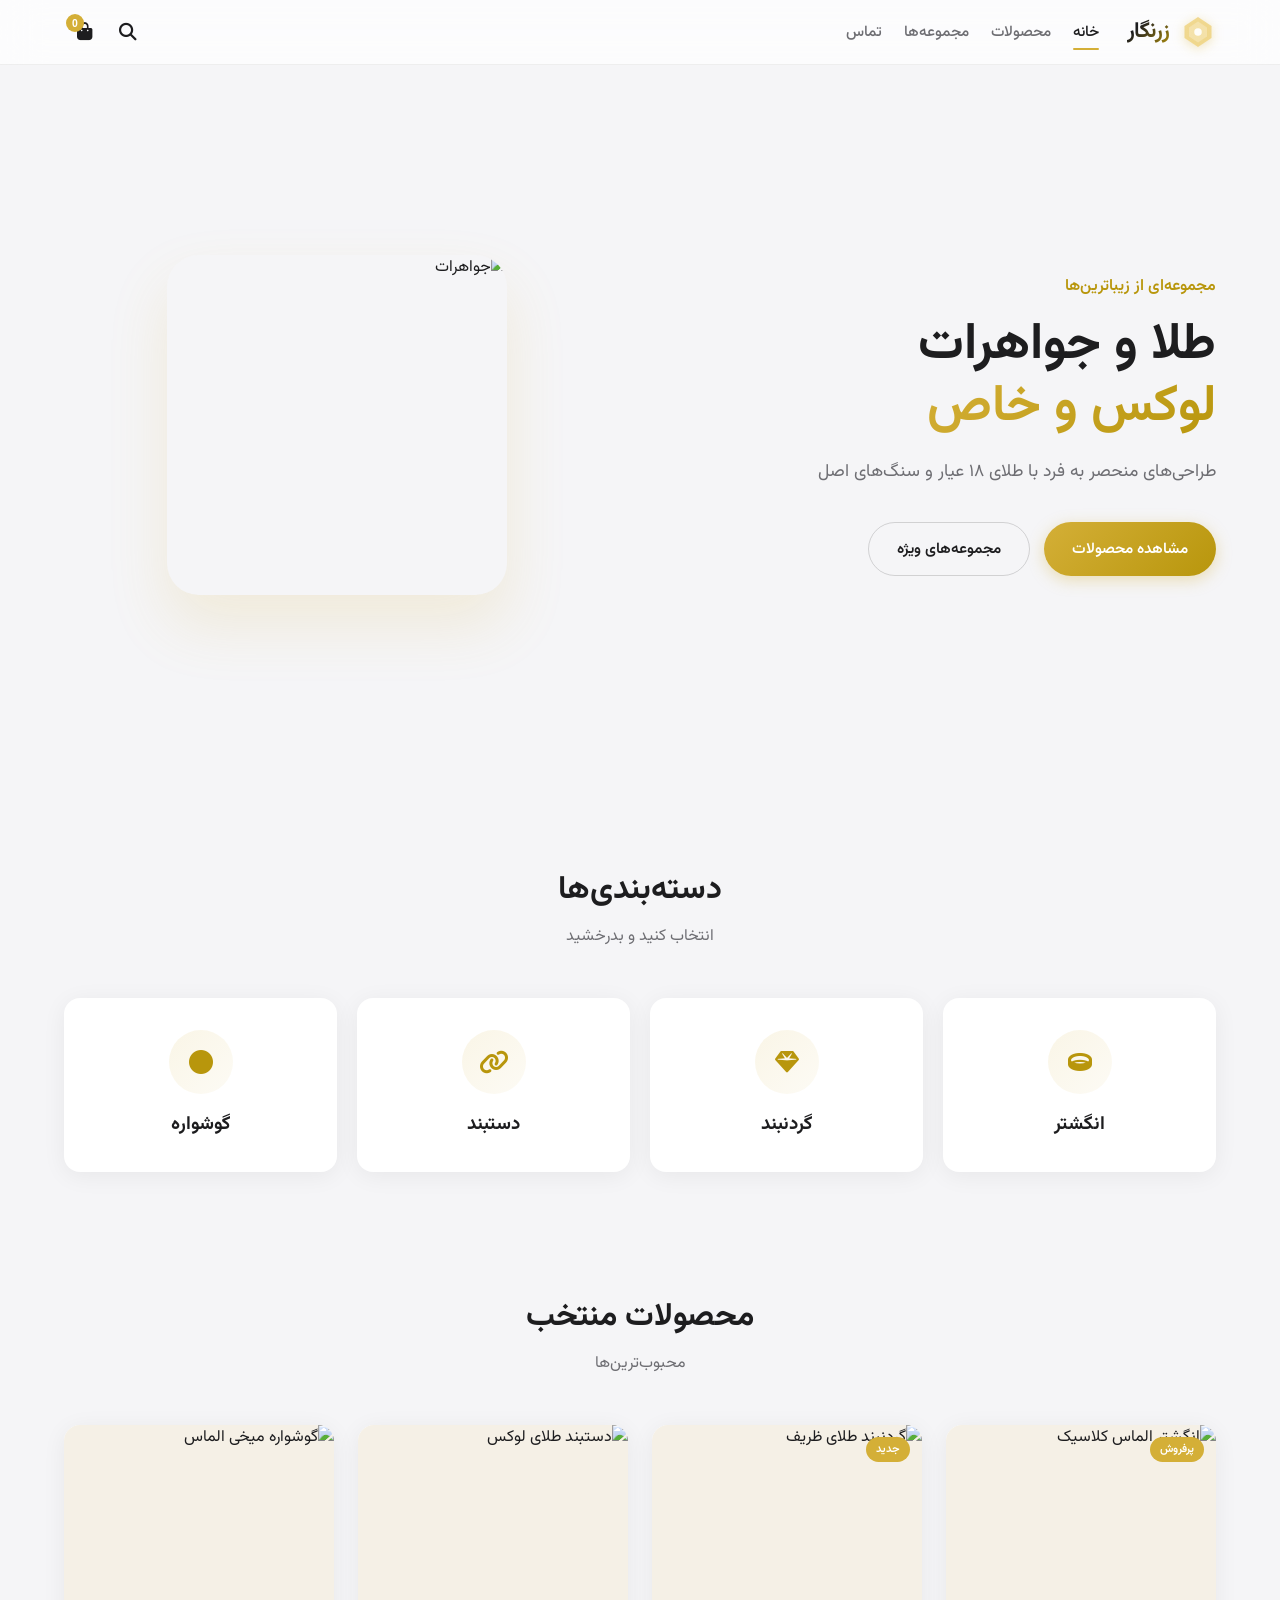
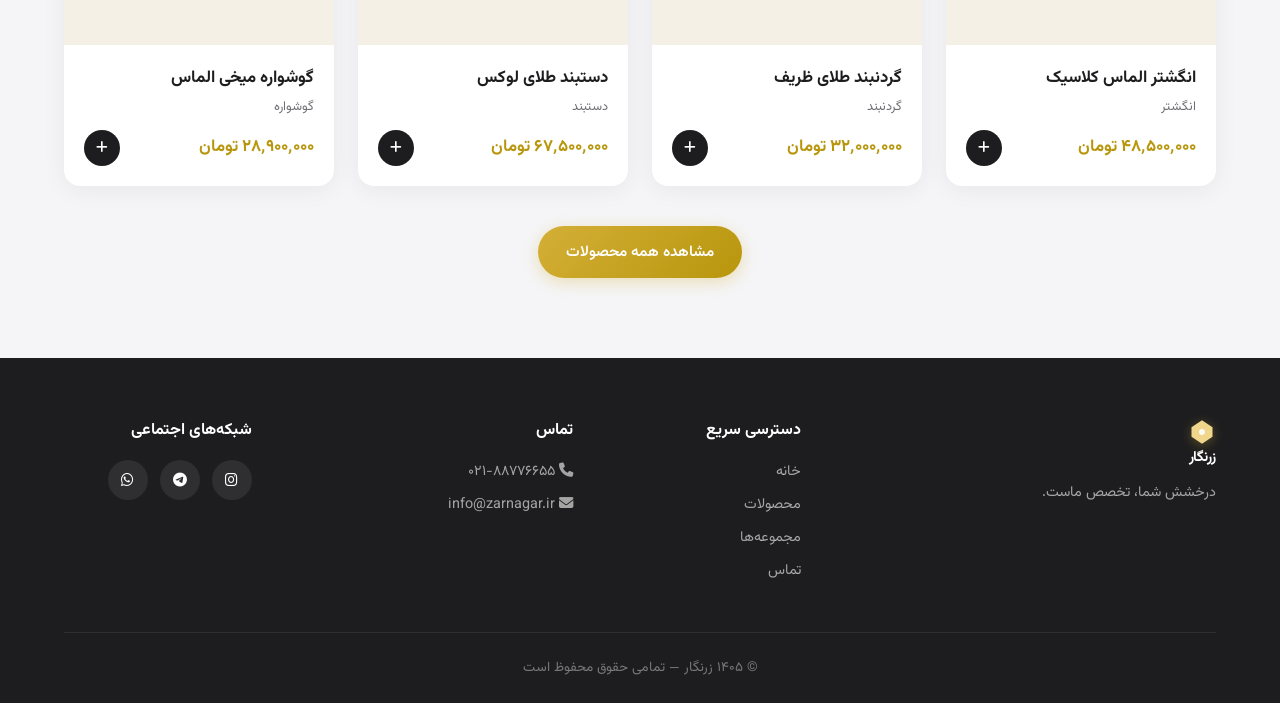
==== commit 016d508d: "Add favicon link to all pages" ====
--- a/index.html
+++ b/index.html
@@ -4,6 +4,8 @@
   <meta charset="UTF-8" />
   <meta name="viewport" content="width=device-width, initial-scale=1.0" />
   <title>زرنگار | فروشگاه طلا و جواهرات</title>
+  <link rel="icon" type="image/svg+xml" href="favicon.svg" />
+  <link rel="apple-touch-icon" href="favicon.svg" />
   <link rel="stylesheet" href="styles.css" />
   <link href="https://fonts.googleapis.com/css2?family=Vazirmatn:wght@300;400;500;600;700&display=swap" rel="stylesheet">
   <link rel="stylesheet" href="https://cdnjs.cloudflare.com/ajax/libs/font-awesome/6.5.0/css/all.min.css" />
--- a/styles.css
+++ b/styles.css
@@ -13,13 +13,22 @@
 }
 
 * { margin: 0; padding: 0; box-sizing: border-box; }
-html { scroll-behavior: smooth; }
+html {
+  scroll-behavior: smooth;
+  overflow-x: hidden;
+}
 body {
   font-family: 'Vazirmatn', -apple-system, BlinkMacSystemFont, sans-serif;
   background: var(--bg);
   color: var(--text);
   line-height: 1.6;
   min-height: 100vh;
+  overflow-x: hidden;
+  width: 100%;
+  position: relative;
+}
+body.cart-open {
+  overflow: hidden;
 }
 
 body.page-fade {
@@ -51,15 +60,14 @@
 }
 .header-inner {
   display: flex; align-items: center; justify-content: space-between; height: 64px;
-}
-
-/* لوگو + منو کنار هم */
+  gap: 12px;
+}
 .header-right {
   display: flex;
   align-items: center;
   gap: 28px;
-}
-
+  min-width: 0;
+}
 .logo {
   display: flex; align-items: center; gap: 10px;
   font-size: 1.35rem; font-weight: 700; color: var(--text); text-decoration: none;
@@ -83,36 +91,22 @@
   -webkit-text-fill-color: #fff;
   color: #fff;
 }
-
-.nav {
-  display: flex;
-  align-items: center;
-  gap: 22px;
-}
+.nav { display: flex; align-items: center; gap: 22px; }
 .nav a {
   text-decoration: none; color: var(--text-secondary);
   font-size: 0.95rem; font-weight: 500; transition: var(--transition);
   white-space: nowrap;
 }
 .nav a:hover, .nav a.active { color: var(--text); }
-.nav a.active {
-  position: relative;
-}
+.nav a.active { position: relative; }
 .nav a.active::after {
   content: '';
   position: absolute;
-  bottom: -6px;
-  right: 0; left: 0;
-  height: 2px;
-  background: var(--gold);
-  border-radius: 1px;
-}
-
-.header-actions { display: flex; gap: 4px; align-items: center; }
-
-.header-search {
-  display: flex; align-items: center; position: relative;
-}
+  bottom: -6px; right: 0; left: 0;
+  height: 2px; background: var(--gold); border-radius: 1px;
+}
+.header-actions { display: flex; gap: 4px; align-items: center; flex-shrink: 0; }
+.header-search { display: flex; align-items: center; position: relative; }
 .header-search input {
   width: 0; opacity: 0; padding: 0; border: none;
   font-family: inherit; font-size: 0.9rem;
@@ -128,7 +122,6 @@
 .header-search.open input:focus {
   box-shadow: 0 0 0 3px rgba(212,175,55,0.15);
 }
-
 .icon-btn {
   width: 40px; height: 40px; border: none; background: transparent;
   border-radius: 50%; cursor: pointer; display: flex; align-items: center;
@@ -204,7 +197,6 @@
 }
 
 .no-results { text-align: center; color: var(--text-secondary); padding: 40px; font-size: 1.1rem; }
-
 .products { padding: 40px 0 80px; }
 .filter-bar { display: flex; justify-content: center; gap: 10px; margin-bottom: 40px; flex-wrap: wrap; }
 .filter-btn {
@@ -275,7 +267,6 @@
 .collection-spring .collection-card-body {
   background: linear-gradient(160deg, #fffef8, #faf6eb);
 }
-
 .contact-section { padding: 60px 0 80px; }
 .contact-grid {
   display: grid; grid-template-columns: 1fr 1.2fr; gap: 48px; align-items: start;
@@ -321,19 +312,67 @@
 }
 .footer-bottom { text-align: center; padding: 24px 0; color: rgba(255,255,255,0.4); font-size: 0.85rem; }
 
+/* سبد خرید — فقط با دکمه باز می‌شود، بیرون صفحه مخفی */
 .cart-drawer {
-  position: fixed; top: 0; left: 0; width: 380px; max-width: 100%; height: 100%;
-  background: var(--card); z-index: 200; transform: translateX(-100%);
-  transition: transform 0.35s cubic-bezier(0.25, 0.1, 0.25, 1); display: flex; flex-direction: column;
-  box-shadow: 10px 0 40px rgba(0,0,0,0.1);
-}
-.cart-drawer.open { transform: translateX(0); }
+  position: fixed;
+  top: 0;
+  left: 0;
+  width: min(380px, 100vw);
+  height: 100%;
+  height: 100dvh;
+  background: var(--card);
+  z-index: 200;
+  transform: translate3d(-105%, 0, 0);
+  transition: transform 0.35s cubic-bezier(0.25, 0.1, 0.25, 1);
+  display: flex;
+  flex-direction: column;
+  box-shadow: 10px 0 40px rgba(0,0,0,0.12);
+  visibility: hidden;
+  pointer-events: none;
+  touch-action: none;
+  overscroll-behavior: contain;
+}
+.cart-drawer.open {
+  transform: translate3d(0, 0, 0);
+  visibility: visible;
+  pointer-events: auto;
+  touch-action: auto;
+}
+
 .cart-header {
   display: flex; align-items: center; justify-content: space-between;
   padding: 20px 24px; border-bottom: 1px solid var(--border);
+  flex-shrink: 0; order: 1;
 }
 .close-cart { background: none; border: none; font-size: 1.6rem; cursor: pointer; color: var(--text-secondary); }
-.cart-items { flex: 1; overflow-y: auto; padding: 20px 24px; }
+
+.cart-footer {
+  padding: 16px 24px 18px;
+  border-bottom: 1px solid var(--border);
+  background: linear-gradient(180deg, #fffef8 0%, #ffffff 100%);
+  flex-shrink: 0; order: 2;
+}
+.cart-total {
+  display: flex; justify-content: space-between; align-items: center;
+  margin-bottom: 12px; font-size: 1.05rem;
+}
+.cart-total strong { color: var(--gold-dark); font-size: 1.15rem; }
+
+@keyframes cartBounce {
+  0%   { transform: translateY(0); }
+  18%  { transform: translateY(-10px); }
+  36%  { transform: translateY(0); }
+  54%  { transform: translateY(-6px); }
+  72%  { transform: translateY(0); }
+  86%  { transform: translateY(-3px); }
+  100% { transform: translateY(0); }
+}
+.cart-footer.cart-bounce { animation: cartBounce 0.7s ease; }
+
+.cart-items {
+  flex: 1; overflow-y: auto; padding: 20px 24px; order: 3;
+  -webkit-overflow-scrolling: touch;
+}
 .empty-cart { text-align: center; color: var(--text-secondary); padding: 40px 0; }
 .cart-item { display: flex; gap: 14px; margin-bottom: 20px; align-items: center; }
 .cart-item-img { width: 60px; height: 60px; border-radius: 12px; overflow: hidden; flex-shrink: 0; }
@@ -342,12 +381,11 @@
 .cart-item-info h4 { font-size: 0.95rem; margin-bottom: 4px; }
 .cart-item-info span { font-size: 0.85rem; color: var(--gold-dark); font-weight: 600; }
 .cart-item-remove { background: none; border: none; color: #ff3b30; cursor: pointer; font-size: 1.1rem; }
-.cart-footer { padding: 20px 24px; border-top: 1px solid var(--border); }
-.cart-total { display: flex; justify-content: space-between; margin-bottom: 16px; font-size: 1.05rem; }
 
 .overlay {
   position: fixed; inset: 0; background: rgba(0,0,0,0.35); z-index: 150;
   opacity: 0; visibility: hidden; transition: var(--transition);
+  touch-action: none;
 }
 .overlay.show { opacity: 1; visibility: visible; }
 
@@ -386,7 +424,7 @@
   .nav { display: none; }
   .collection-card { grid-template-columns: 1fr; }
   .collection-classic .collection-card-img { order: 0; }
-  .header-search.open input { width: 140px; }
+  .header-search.open input { width: 130px; }
   .header-right { gap: 12px; }
 }
 @media (max-width: 500px) {
